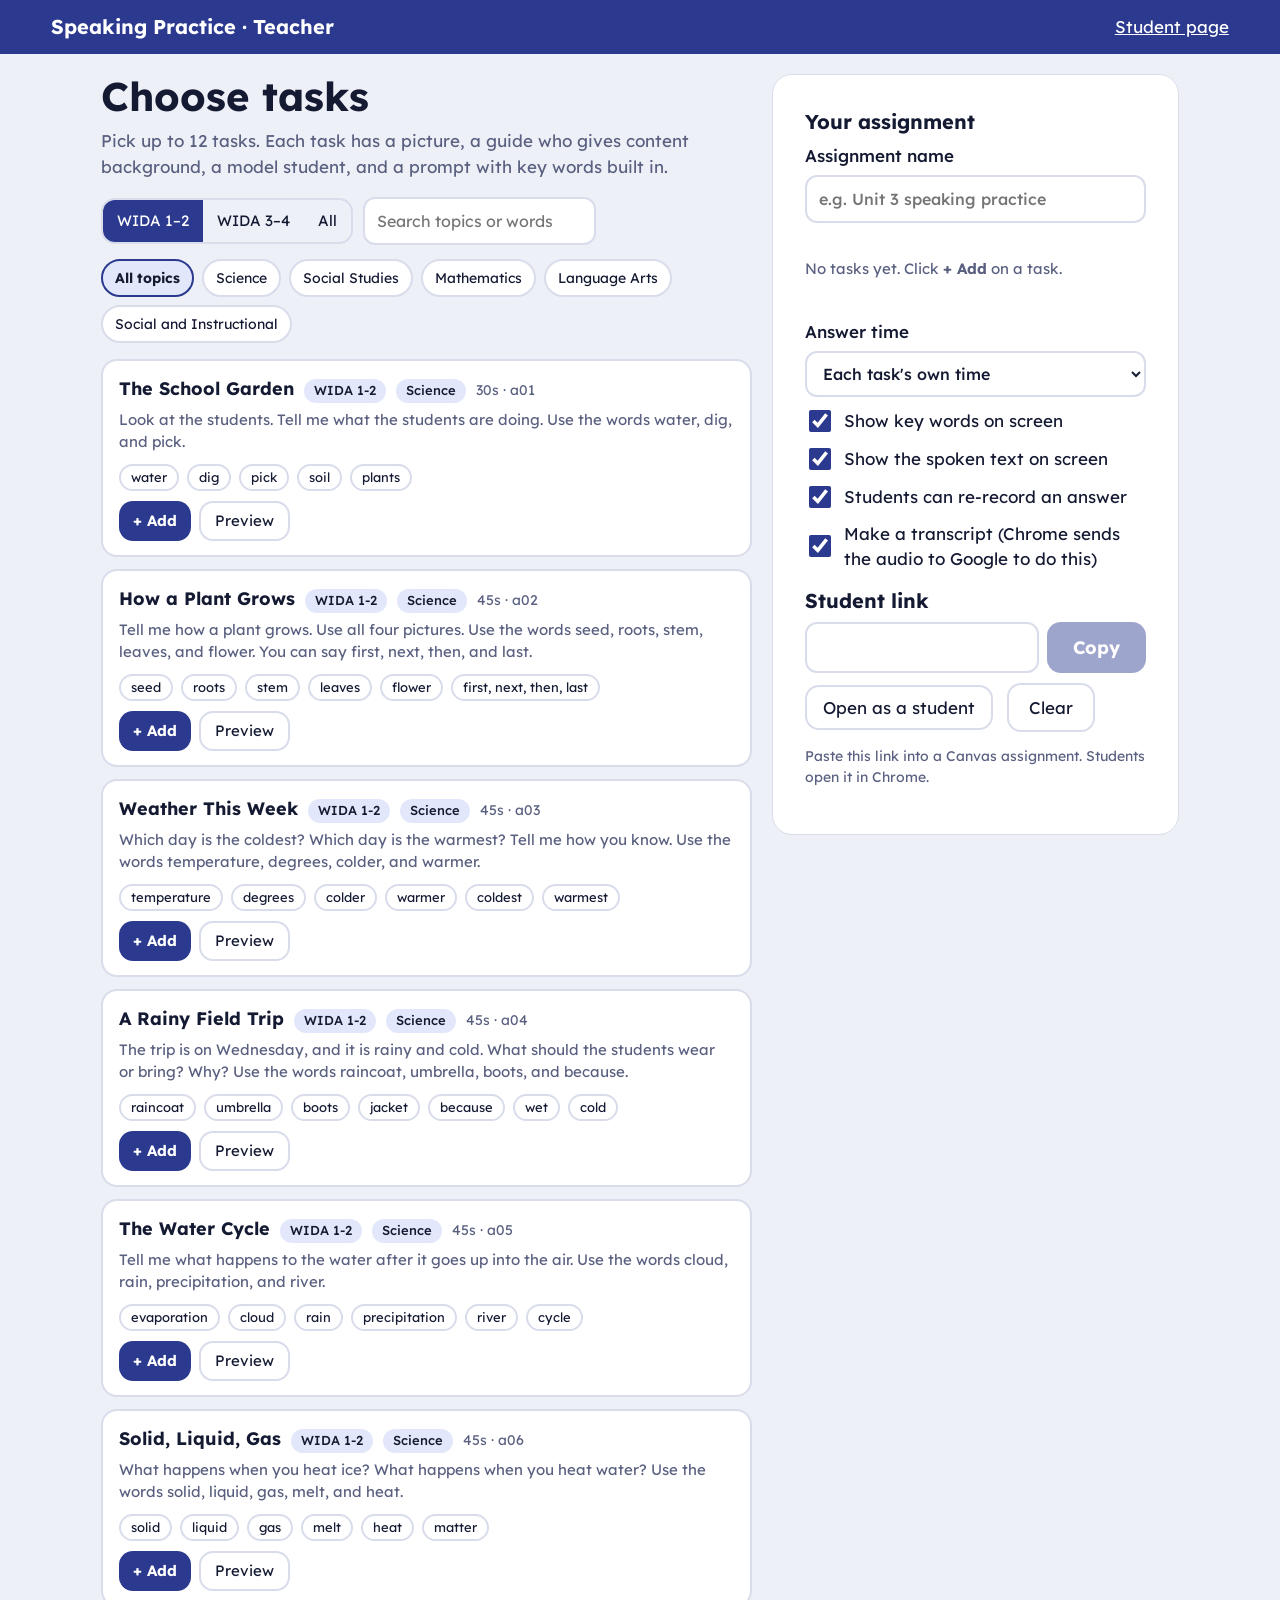
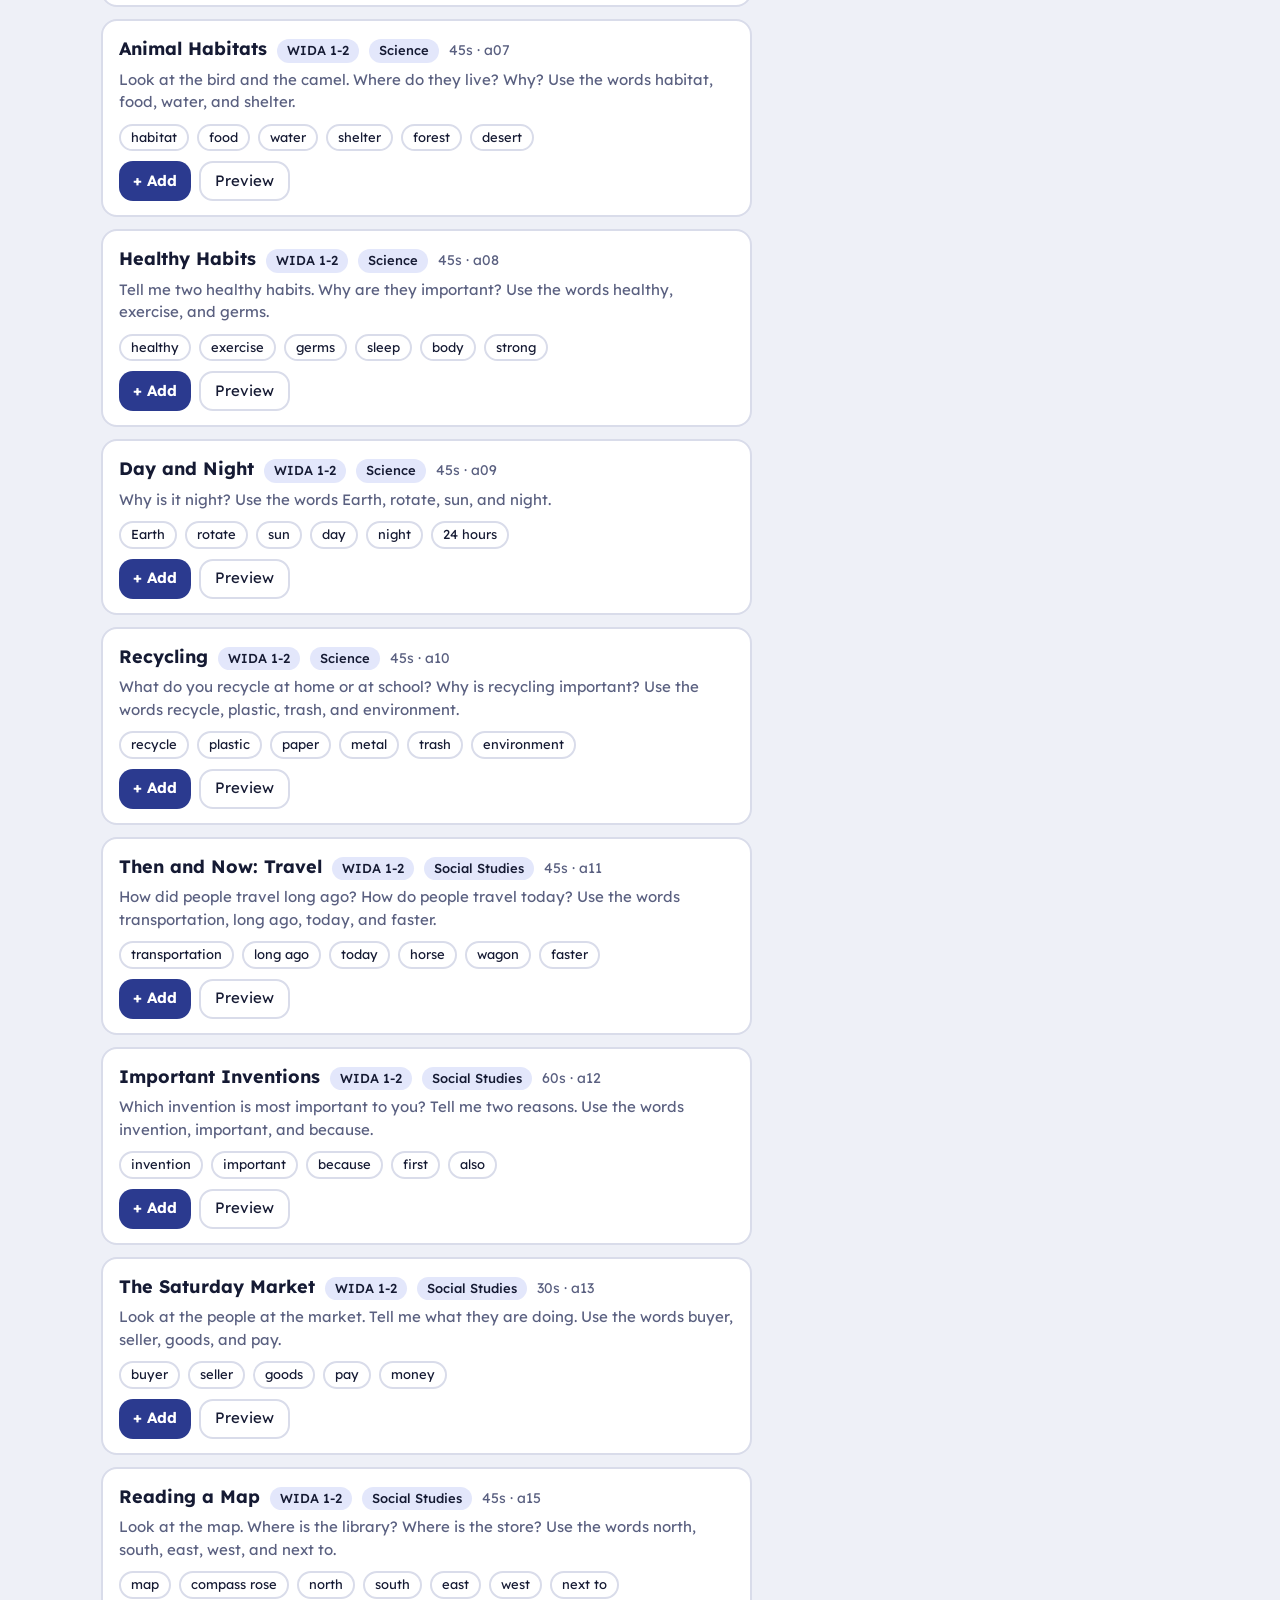
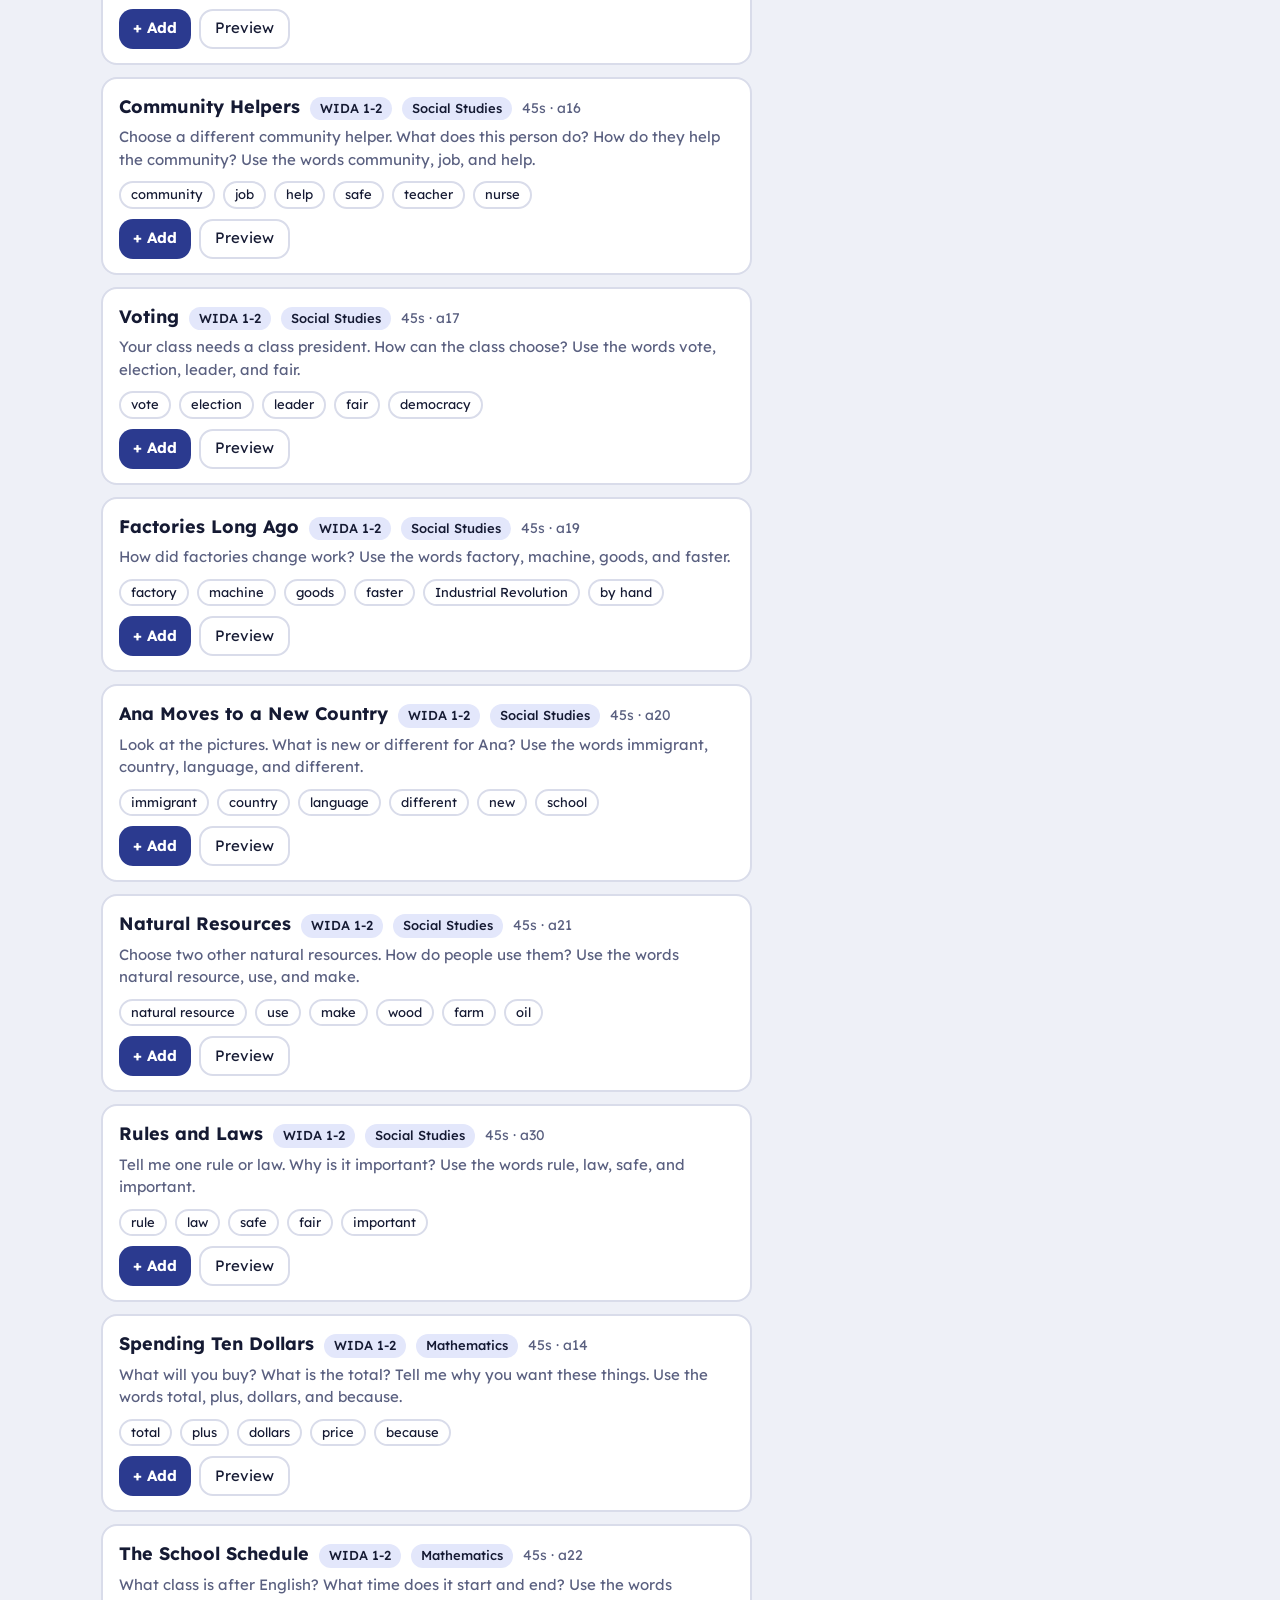
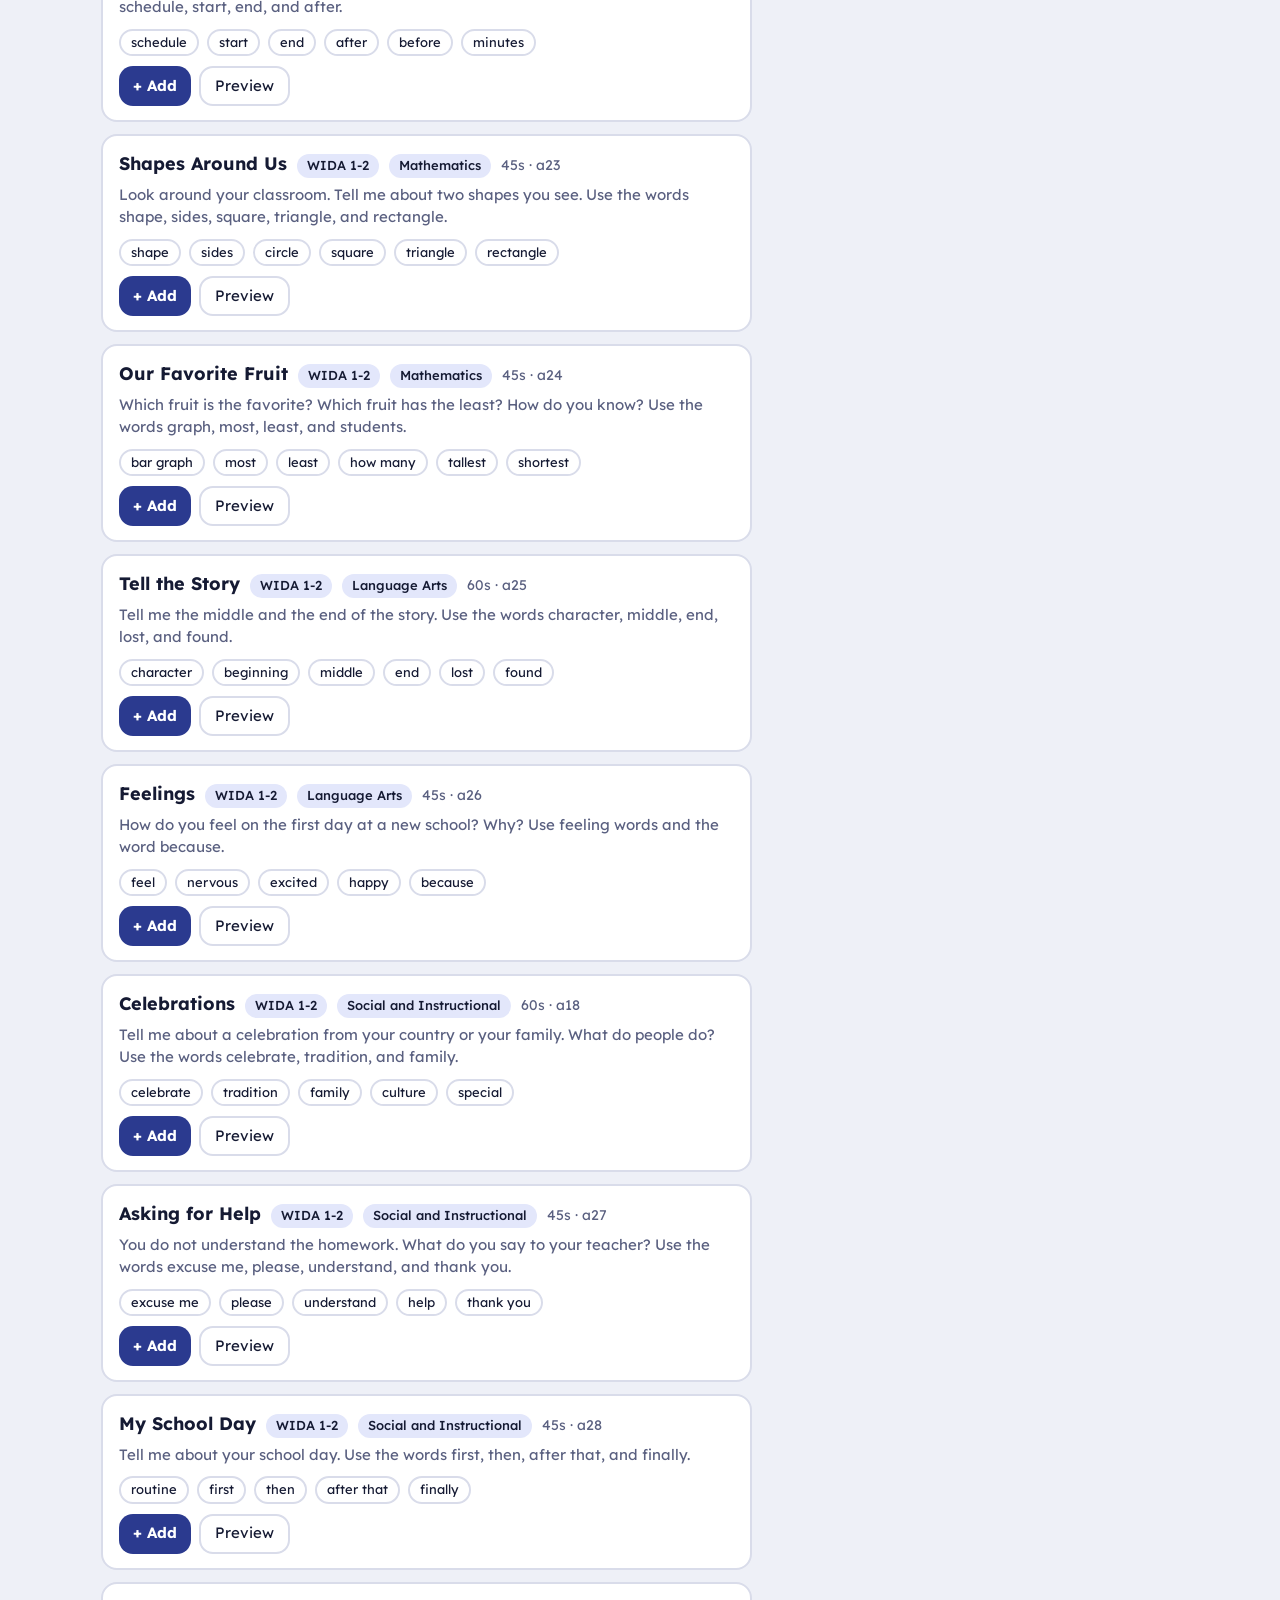
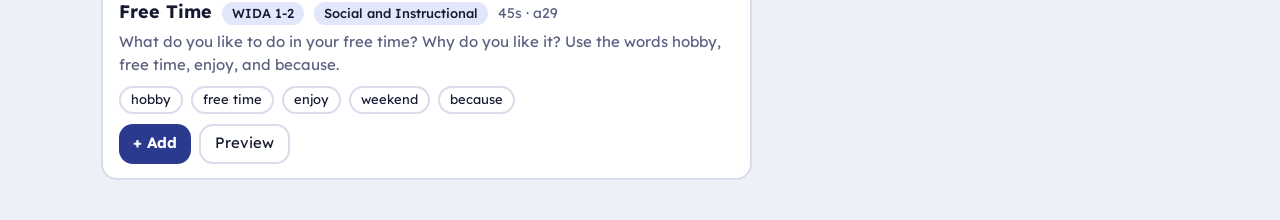
==== teacher.html @ 85036d5d "Add files via upload" ====
<!DOCTYPE html>
<html lang="en">
<head>
<meta charset="utf-8">
<meta name="viewport" content="width=device-width, initial-scale=1">
<title>Speaking Practice · Teacher</title>
<link rel="preconnect" href="https://fonts.googleapis.com">
<link href="https://fonts.googleapis.com/css2?family=Lexend:wght@400;500;700&display=swap" rel="stylesheet">
<link rel="stylesheet" href="app.css">
<style>
.layout{display:grid;grid-template-columns:minmax(0,1.6fr) minmax(0,1fr);gap:20px;align-items:start}
.panel{position:sticky;top:14px;max-height:calc(100vh - 28px);overflow:auto}
.filters{display:flex;flex-wrap:wrap;gap:10px;align-items:center;margin-bottom:14px}
.seg{display:inline-flex;border:2px solid var(--line);border-radius:14px;overflow:hidden}
.seg button{border-radius:0;min-height:42px;background:transparent;color:var(--ink);font-size:15px;padding:8px 14px}
.seg button.on{background:var(--brand);color:#fff}
.chips{display:flex;flex-wrap:wrap;gap:8px}
.chip{min-height:38px;padding:6px 12px;font-size:14px;border:2px solid var(--line);background:var(--paper);color:var(--ink);border-radius:999px}
.chip.on{border-color:var(--brand);background:var(--brand2);font-weight:700}
.list{display:grid;gap:12px}
.tk{background:var(--paper);border:2px solid var(--line);border-radius:16px;padding:14px 16px;display:grid;gap:6px}
.tk.sel{border-color:var(--brand);box-shadow:0 0 0 3px var(--brand2)}
.tkh{display:flex;gap:10px;align-items:baseline;flex-wrap:wrap}
.tkh b{font-size:18px}
.badge{font-size:13px;border-radius:999px;padding:2px 10px;background:var(--brand2);font-weight:500;white-space:nowrap}
.badge.l2{background:light-dark(#fde7d6,#4a2c14)}
.tkp{margin:0;color:var(--soft);font-size:15px}
.tk .words span{font-size:13px;padding:2px 10px}
.tkb{display:flex;gap:8px;flex-wrap:wrap;margin-top:4px}
.tkb button{min-height:40px;font-size:15px;padding:6px 14px}
.add{background:var(--brand);color:#fff;font-weight:700}
.tk.sel .add{background:var(--ok)}
.picked{display:grid;gap:8px;margin:10px 0}
.pk{display:flex;align-items:center;gap:8px;background:var(--brand2);border-radius:12px;padding:6px 8px 6px 12px}
.pk span{flex:1;font-size:15px}
.pk button{min-height:36px;min-width:36px;padding:4px 8px;background:var(--paper);color:var(--ink);font-size:14px}
.set{display:grid;gap:10px;margin:14px 0}
.tog{display:flex;align-items:center;gap:10px;font-weight:400;grid-template-columns:none}
.tog input{flex:none;width:22px;height:22px;accent-color:var(--brand)}
.linkbox{display:flex;gap:8px;flex-wrap:wrap}.linkbox input{flex:1 1 220px;font-size:14px}
.note{font-size:14px;color:var(--soft)}
.modal{position:fixed;inset:0;background:#0008;display:grid;place-items:center;padding:16px;z-index:10}
.modal>.card{width:min(1000px,100%);max-height:calc(100vh - 32px);overflow:auto}
.empty{color:var(--soft);font-size:15px;padding:10px 0}
@media(max-width:900px){.layout{grid-template-columns:minmax(0,1fr)}.panel{position:static;max-height:none}}
</style>
</head>
<body>
<header class="top"><h1>Speaking Practice · Teacher</h1><a href="index.html" style="color:#fff">Student page</a></header>
<main class="wrap">
 <div class="layout">
  <section>
   <h2>Choose tasks</h2>
   <p class="sub">Pick up to 12 tasks. Each task has a picture, a guide who gives content background, a model student, and a prompt with key words built in.</p>
   <div class="filters">
    <div class="seg" id="lv"><button data-v="1-2" class="on">WIDA 1–2</button><button data-v="3-4">WIDA 3–4</button><button data-v="all">All</button></div>
    <input id="q" type="search" placeholder="Search topics or words" aria-label="Search">
   </div>
   <div class="chips" id="areas" style="margin-bottom:16px"></div>
   <div class="list" id="list"></div>
  </section>
  <aside class="card panel">
   <h3>Your assignment</h3>
   <label>Assignment name<input id="nm" maxlength="80" placeholder="e.g. Unit 3 speaking practice"></label>
   <div class="picked" id="picked"></div>
   <div class="set">
    <label>Answer time<select id="tm"><option value="0">Each task's own time</option><option value="30">30 seconds</option><option value="45">45 seconds</option><option value="60">60 seconds</option><option value="90">90 seconds</option><option value="120">2 minutes</option></select></label>
    <label class="tog"><input type="checkbox" id="w" checked> Show key words on screen</label>
    <label class="tog"><input type="checkbox" id="c" checked> Show the spoken text on screen</label>
    <label class="tog"><input type="checkbox" id="r" checked> Students can re-record an answer</label>
    <label class="tog"><input type="checkbox" id="x" checked> Make a transcript (Chrome sends the audio to Google to do this)</label>
   </div>
   <h3>Student link</h3>
   <div class="linkbox"><input id="link" readonly aria-label="Student link"><button class="primary" id="copy">Copy</button></div>
   <div class="dock" style="margin-top:10px"><a class="ghost" id="open" target="_blank" style="display:inline-flex;align-items:center;min-height:44px;padding:8px 16px;border-radius:14px;text-decoration:none;color:var(--ink)">Open as a student</a><button class="ghost" id="clear">Clear</button></div>
   <p class="note" id="lnote"></p>
  </aside>
 </div>
</main>
<div id="modal"></div>
<script src="tasks.js"></script>
<script src="pics.js"></script>
<script>
{
const BANK=window.BANK, BYID=Object.fromEntries(BANK.tasks.map(t=>[t.id,t]));
const AREAS=["Science","Social Studies","Mathematics","Language Arts","Social and Instructional"];
const esc=t=>String(t).replace(/[&<>"]/g,c=>({'&':'&amp;','<':'&lt;','>':'&gt;','"':'&quot;'}[c]));
const $=s=>document.querySelector(s);
const store={get(){try{return JSON.parse(localStorage.getItem('sp-teacher')||'{}')}catch(e){return{}}},set(v){try{localStorage.setItem('sp-teacher',JSON.stringify(v))}catch(e){}}};
const saved=store.get();
let level=saved.level||'1-2', area=null, picked=(saved.picked||[]).filter(id=>BYID[id]);
['nm','tm','w','c','r','x'].forEach(k=>{ if(saved[k]!==undefined){ const el=$('#'+k); if(el.type==='checkbox') el.checked=saved[k]; else el.value=saved[k]; } });

function drawFilters(){
 document.querySelectorAll('#lv button').forEach(b=>b.classList.toggle('on',b.dataset.v===level));
 $('#areas').innerHTML=['All topics',...AREAS].map(a=>`<button class="chip ${((a==='All topics'&&!area)||a===area)?'on':''}" data-a="${esc(a)}">${esc(a)}</button>`).join('');
}
function shortPrompt(t){return t.you.replace(/^Now (it's your turn|you)\. /,'');}
function drawList(){
 const q=$('#q').value.trim().toLowerCase();
 const items=BANK.tasks.filter(t=>(level==='all'||t.level===level)&&(!area||t.area===area)&&(!q||[t.title,t.area,t.you,t.intro,...t.terms].join(' ').toLowerCase().includes(q)));
 $('#list').innerHTML=items.length?items.map(t=>{const sel=picked.includes(t.id);return `<article class="tk ${sel?'sel':''}"><div class="tkh"><b>${esc(t.title)}</b><span class="badge ${t.level==='3-4'?'l2':''}">WIDA ${t.level}</span><span class="badge">${esc(t.area)}</span><span class="note">${t.time}s · ${t.id}</span></div><p class="tkp">${esc(shortPrompt(t))}</p><div class="words">${t.terms.map(w=>`<span>${esc(w)}</span>`).join('')}</div><div class="tkb"><button class="add" data-add="${t.id}">${sel?'✓ Added':'+ Add'}</button><button class="ghost" data-pv="${t.id}">Preview</button></div></article>`}).join(''):'<p class="empty">No tasks match.</p>';
}
function drawPicked(){
 $('#picked').innerHTML=picked.length?picked.map((id,i)=>`<div class="pk"><span><b>${i+1}.</b> ${esc(BYID[id].title)} <span class="note">· WIDA ${BYID[id].level}</span></span><button data-up="${i}" aria-label="Move up" ${i===0?'disabled':''}>↑</button><button data-dn="${i}" aria-label="Move down" ${i===picked.length-1?'disabled':''}>↓</button><button data-rm="${i}" aria-label="Remove">✕</button></div>`).join('')+`<p class="note">${picked.length} of 12 tasks</p>`:'<p class="empty">No tasks yet. Click <b>+ Add</b> on a task.</p>';
 drawLink();
}
function drawLink(){
 const p=new URLSearchParams();
 if(picked.length) p.set('t',picked.join(','));
 const tm=$('#tm').value; if(tm!=='0') p.set('tm',tm);
 for(const k of ['w','c','r','x']) if(!$('#'+k).checked) p.set(k,'0');
 const nm=$('#nm').value.trim(); if(nm) p.set('n',nm);
 const base=location.href.replace(/[?#].*$/,'').replace(/[^/]*$/,'')+'index.html';
 const url=base+'?'+p.toString().replace(/%2C/g,',');
 $('#link').value=picked.length?url:'';
 $('#open').href=picked.length?url:'index.html';
 $('#copy').disabled=!picked.length;
 $('#lnote').innerHTML=location.protocol==='file:'?'This page is open from your computer, so this link only works on this computer. Put the files on GitHub Pages to get a link students can use.':'Paste this link into a Canvas assignment. Students open it in Chrome.';
 store.set({level,picked,nm:$('#nm').value,tm:$('#tm').value,w:$('#w').checked,c:$('#c').checked,r:$('#r').checked,x:$('#x').checked});
}
function toggle(id){ const i=picked.indexOf(id); if(i>=0) picked.splice(i,1); else { if(picked.length>=12){ alertBox('You can choose up to 12 tasks.'); return; } picked.push(id); } drawList(); drawPicked(); }
function alertBox(msg){ $('#lnote').textContent=msg; }

/* preview */
let segTimer=null;
function playSeg(id,holder){
 return new Promise(res=>{
  clearInterval(segTimer); if(holder.a) holder.a.pause();
  const sg=(BANK.seg&&BANK.seg[id])||[id,0,null];
  const a=new Audio('audio/'+sg[0]+'.mp3'); holder.a=a;
  let fin=false; const done=()=>{ if(fin) return; fin=true; clearInterval(segTimer); res(); };
  a.onended=done; a.onerror=done;
  const go=()=>{ try{ if(sg[1]) a.currentTime=sg[1]; }catch(e){}
   a.play().then(()=>{ if(sg[2]!=null){ segTimer=setInterval(()=>{ if(holder.a!==a){ clearInterval(segTimer); return; } if(a.currentTime>=sg[2]){ a.pause(); done(); } },40); } }).catch(done); };
  if(sg[1]){ if(a.readyState>=1) go(); else a.addEventListener('loadedmetadata',go,{once:true}); } else go();
 });
}
const PH={a:null};
let tok=0;
function preview(id){
 const t=BYID[id];
 const lines=[['guide',t.intro,'_i'],['guide',t.ask,'_a'],[t.who,t.model,'_m'],['guide',t.you,'_y']];
 const N={guide:'Guide',maya:'Maya',leo:'Leo'};
 $('#modal').innerHTML=`<div class="modal" id="mbg"><div class="card"><div class="tkh" style="justify-content:space-between"><h2 style="margin:0">${esc(t.title)}</h2><button class="ghost" id="mx">Close</button></div><p class="note">WIDA ${t.level} · ${esc(t.area)} · ${t.time} seconds to answer</p>
 <div class="stage" style="margin-top:12px"><div class="pic">${renderVis(t.vis)}</div><div><div class="talk">${lines.map((l,i)=>`<div class="line past"><div class="av ${l[0]}"><span>${N[l[0]][0]}</span></div><div class="bub"><small>${N[l[0]]} <button class="ghost" style="min-height:30px;padding:0 10px;font-size:13px;margin-left:6px" data-play="${id+l[2]}">▶ Play</button></small>${esc(l[1])}</div></div>`).join('')}</div>
 <div class="keyterms"><h4>Key words</h4><div class="words">${t.terms.map(w=>`<span>${esc(w)}</span>`).join('')}</div></div>
 <div class="dock"><button class="primary" id="pall">▶ Play all</button><button class="${picked.includes(id)?'ghost':'primary'}" id="madd">${picked.includes(id)?'Remove from assignment':'+ Add to assignment'}</button></div></div></div></div></div>`;
 const close=()=>{ tok++; clearInterval(segTimer); if(PH.a) PH.a.pause(); $('#modal').innerHTML=''; };
 $('#mx').onclick=close; $('#mbg').onclick=e=>{ if(e.target.id==='mbg') close(); };
 $('#madd').onclick=()=>{ toggle(id); close(); };
 const play=src=>playSeg(src,PH);
 $('#modal').querySelectorAll('[data-play]').forEach(b=>b.onclick=()=>{tok++;play(b.dataset.play)});
 $('#pall').onclick=async()=>{ const my=++tok; for(const l of lines){ if(my!==tok) return; await play(id+l[2]); } };
 document.addEventListener('keydown',function k(e){ if(e.key==='Escape'){ close(); document.removeEventListener('keydown',k);} });
}

document.addEventListener('click',e=>{
 const b=e.target.closest('button'); if(!b) return;
 if(b.dataset.v){ level=b.dataset.v; drawFilters(); drawList(); drawLink(); }
 else if(b.dataset.a){ area=b.dataset.a==='All topics'?null:b.dataset.a; drawFilters(); drawList(); }
 else if(b.dataset.add) toggle(b.dataset.add);
 else if(b.dataset.pv) preview(b.dataset.pv);
 else if(b.dataset.up){ const i=+b.dataset.up; [picked[i-1],picked[i]]=[picked[i],picked[i-1]]; drawPicked(); }
 else if(b.dataset.dn){ const i=+b.dataset.dn; [picked[i+1],picked[i]]=[picked[i],picked[i+1]]; drawPicked(); }
 else if(b.dataset.rm){ picked.splice(+b.dataset.rm,1); drawList(); drawPicked(); }
});
$('#q').oninput=drawList;
['nm','tm','w','c','r','x'].forEach(k=>$('#'+k).addEventListener('input',drawLink));
$('#copy').onclick=async()=>{ const v=$('#link').value; try{ await navigator.clipboard.writeText(v); $('#copy').textContent='Copied!'; }catch(e){ $('#link').select(); document.execCommand('copy'); $('#copy').textContent='Copied!'; } setTimeout(()=>$('#copy').textContent='Copy',1500); };
$('#clear').onclick=()=>{ picked=[]; drawList(); drawPicked(); };
drawFilters(); drawList(); drawPicked();
}
</script>
</body>
</html>
---- app.css ----
/*
VOICE: calm, friendly, exam-like but encouraging; big type and big buttons for newcomers.
IDEA: a test booth: one picture, one speaker at a time, one big record button.
PICTURE: a drawn scene, card set, chart or table for each task fills the stage.
COLOUR and TYPE: blueberry #2b3a8f frame, paper panels, tomato red only for recording; Lexend throughout.
LAYOUT: top bar with progress; stage = picture + speaker panel; controls below.
*/
:root{color-scheme:light dark;
 --bg:light-dark(#eef0f7,#11152b);--paper:light-dark(#ffffff,#1b2140);--ink:light-dark(#151a33,#eef0fa);
 --soft:light-dark(#5a6080,#a8aed0);--line:light-dark(#d9dcea,#2d3560);--brand:#2b3a8f;--brand2:light-dark(#e3e7fb,#26306a);
 --rec:#e5483b;--ok:#1f8a5b;--maya:#e9822b;--leo:#7b4fc9;--guide:#2b3a8f}
*{box-sizing:border-box;min-width:0}
body{margin:0;background:var(--bg);color:var(--ink);font:17px/1.5 Lexend,system-ui,sans-serif;overflow-x:clip}
button{font:inherit;cursor:pointer;border:0;border-radius:14px;min-height:48px;padding:10px 20px}
button:focus-visible,input:focus-visible,select:focus-visible,a:focus-visible{outline:3px solid #f2b705;outline-offset:2px}
button:disabled{opacity:.45;cursor:not-allowed}
.top{background:var(--brand);color:#fff;padding:12px max(4vw,16px);display:flex;align-items:center;gap:16px;flex-wrap:wrap}
.top h1{font-size:20px;margin:0;font-weight:700;flex:1 1 auto}
.prog{display:flex;gap:6px;align-items:center;flex-wrap:wrap}
.prog i{width:26px;height:8px;border-radius:4px;background:#ffffff40}.prog i.on{background:#fff}.prog i.now{background:#f2b705}
.wrap{max-width:1180px;margin:0 auto;padding:20px max(4vw,16px) 40px}
.card{background:var(--paper);border:1px solid var(--line);border-radius:20px;padding:clamp(18px,3vw,32px)}
h2{font-size:clamp(26px,4vw,40px);line-height:1.1;margin:0 0 10px;text-wrap:balance}
h3{font-size:20px;margin:0 0 6px}
.sub{color:var(--soft);margin:0 0 18px}
.stage{display:grid;grid-template-columns:minmax(0,1.5fr) minmax(0,1fr);gap:18px;align-items:start}
.pic{background:var(--paper);border:1px solid var(--line);border-radius:20px;overflow:hidden}
.pic svg{display:block;width:100%;height:auto}
.pichead{display:flex;justify-content:space-between;gap:10px;padding:12px 16px;border-bottom:1px solid var(--line);font-size:15px;color:var(--soft);flex-wrap:wrap}
.pichead b{color:var(--ink)}
.talk{display:flex;flex-direction:column;gap:12px}
.line{display:flex;gap:12px;align-items:flex-start;opacity:.5;transition:opacity .2s}
.line.live,.line.past{opacity:1}
.av{flex:none;width:48px;height:48px;border-radius:50%;display:grid;place-items:center;color:#fff;font-weight:700;font-size:18px;position:relative}
.line.live .av::after{content:"";position:absolute;inset:-6px;border-radius:50%;border:3px solid currentColor;animation:pulse 1.2s infinite}
.av.guide{background:var(--guide);color:var(--guide)}.av.maya{background:var(--maya);color:var(--maya)}.av.leo{background:var(--leo);color:var(--leo)}
.av span{color:#fff}
.bub{background:var(--brand2);border-radius:4px 16px 16px 16px;padding:10px 14px;font-size:17px}
.bub small{display:block;font-size:13px;color:var(--soft);font-weight:500}
.nocap .bub .tx{filter:blur(6px)}
.dock{margin-top:18px;display:flex;align-items:center;gap:14px;flex-wrap:wrap}
.primary{background:var(--brand);color:#fff;font-weight:700;font-size:18px;padding:12px 26px}
.ghost{background:transparent;color:var(--ink);border:2px solid var(--line)}
.recbtn{background:var(--rec);color:#fff;font-weight:700;font-size:20px;padding:14px 28px;display:flex;align-items:center;gap:12px}
.recbtn::before{content:"";width:18px;height:18px;border-radius:50%;background:#fff}
.timer{display:flex;align-items:center;gap:14px;font-weight:700}
.ring{width:64px;height:64px}.ring circle{fill:none;stroke-width:7}
.meter{width:140px;height:12px;border-radius:6px;background:var(--line);overflow:hidden}.meter b{display:block;height:100%;width:0;background:var(--ok);transition:width .08s}
.meter.wide{width:200px;height:14px;margin-top:4px}
.recdot{width:14px;height:14px;border-radius:50%;background:var(--rec);animation:blink 1s infinite}
.words{display:flex;flex-wrap:wrap;gap:8px;margin-top:4px}.words span{background:var(--paper);border:2px solid var(--line);border-radius:999px;padding:4px 12px;font-size:15px}
.keyterms{margin-top:14px;padding-top:12px;border-top:1px solid var(--line)}.keyterms h4{margin:0 0 6px;font-size:14px;color:var(--soft);font-weight:500}
.keyterms .words span{border-color:var(--brand);font-weight:500}
.tools{display:flex;gap:10px;flex-wrap:wrap;margin-top:12px}
.tools button{min-height:44px;font-size:15px;padding:8px 14px}
.msg{padding:12px 16px;border-radius:12px;background:light-dark(#fdecea,#4a1d1a);margin-top:14px}
.good{background:light-dark(#e3f5ec,#123b2a)}
.form{display:grid;gap:14px;max-width:520px}
label{font-weight:500;display:grid;gap:6px}
input,select{font:inherit;font-size:16px;padding:10px 12px;border-radius:12px;border:2px solid var(--line);background:var(--paper);color:var(--ink);max-width:100%}
table{border-collapse:collapse;width:100%}td,th{border-bottom:1px solid var(--line);padding:8px;text-align:left;vertical-align:top}
.micbox{margin-top:16px;padding-top:14px;border-top:1px solid var(--line);display:grid;gap:8px}
.steps{margin:0;padding-left:1.4em;display:grid;gap:4px;font-size:16px}
.trs{display:grid;gap:10px}.tr{border:1px solid var(--line);border-radius:14px;padding:12px 16px}.trh{display:flex;justify-content:space-between;gap:10px}.trh span{color:var(--soft);font-size:14px}
.trq{margin:4px 0;color:var(--soft);font-size:15px}.tra{margin:6px 0 0;padding:8px 12px;border-radius:10px;background:var(--brand2)}
/* generated visuals */
.vis{padding:18px;background:light-dark(#f4f7ff,#161b38)}
.cards{display:grid;grid-template-columns:repeat(auto-fit,minmax(120px,1fr));gap:14px;min-height:260px;align-content:center}
.vc{background:var(--paper);border:2px solid var(--line);border-radius:16px;padding:16px 10px;text-align:center;display:grid;gap:8px;align-content:center;position:relative}
.ve{font-size:52px;line-height:1.1}
.vt{font-size:16px;font-weight:500;line-height:1.3}
.cards.seq .vc:not(:last-child)::after{content:"→";position:absolute;right:-15px;top:50%;transform:translateY(-50%);font-size:22px;font-weight:700;color:var(--brand);background:var(--paper);border-radius:50%;width:24px;height:24px;line-height:22px;z-index:1}
.bars .bt{font-weight:700;margin-bottom:8px}
.bw{display:flex;align-items:flex-end;gap:12px;padding-top:16px}
.bc{flex:1;display:flex;flex-direction:column;align-items:center;gap:6px}
.bh{height:190px;width:100%;display:flex;align-items:flex-end;justify-content:center}
.bb{width:min(64px,80%);flex:none;background:var(--brand);border-radius:8px 8px 0 0}
.bv{font-weight:700;font-size:17px;white-space:nowrap}
.bl{font-size:14px;text-align:center;min-height:2.6em;line-height:1.3}
.vtab table{background:var(--paper);border-radius:12px;overflow:hidden;font-size:17px}.vtab th{background:var(--brand2)}.vtab thead th{background:var(--brand);color:#fff}
@keyframes pulse{0%{transform:scale(.9);opacity:1}100%{transform:scale(1.25);opacity:0}}
@keyframes blink{50%{opacity:.2}}
@media(prefers-reduced-motion:reduce){*{animation:none!important}}
@media(max-width:820px){.stage{grid-template-columns:minmax(0,1fr)}}
@media(max-width:600px){.top h1{font-size:16px}.prog{gap:3px}.prog i{width:12px}.ve{font-size:40px}.vtab table{font-size:14px}}
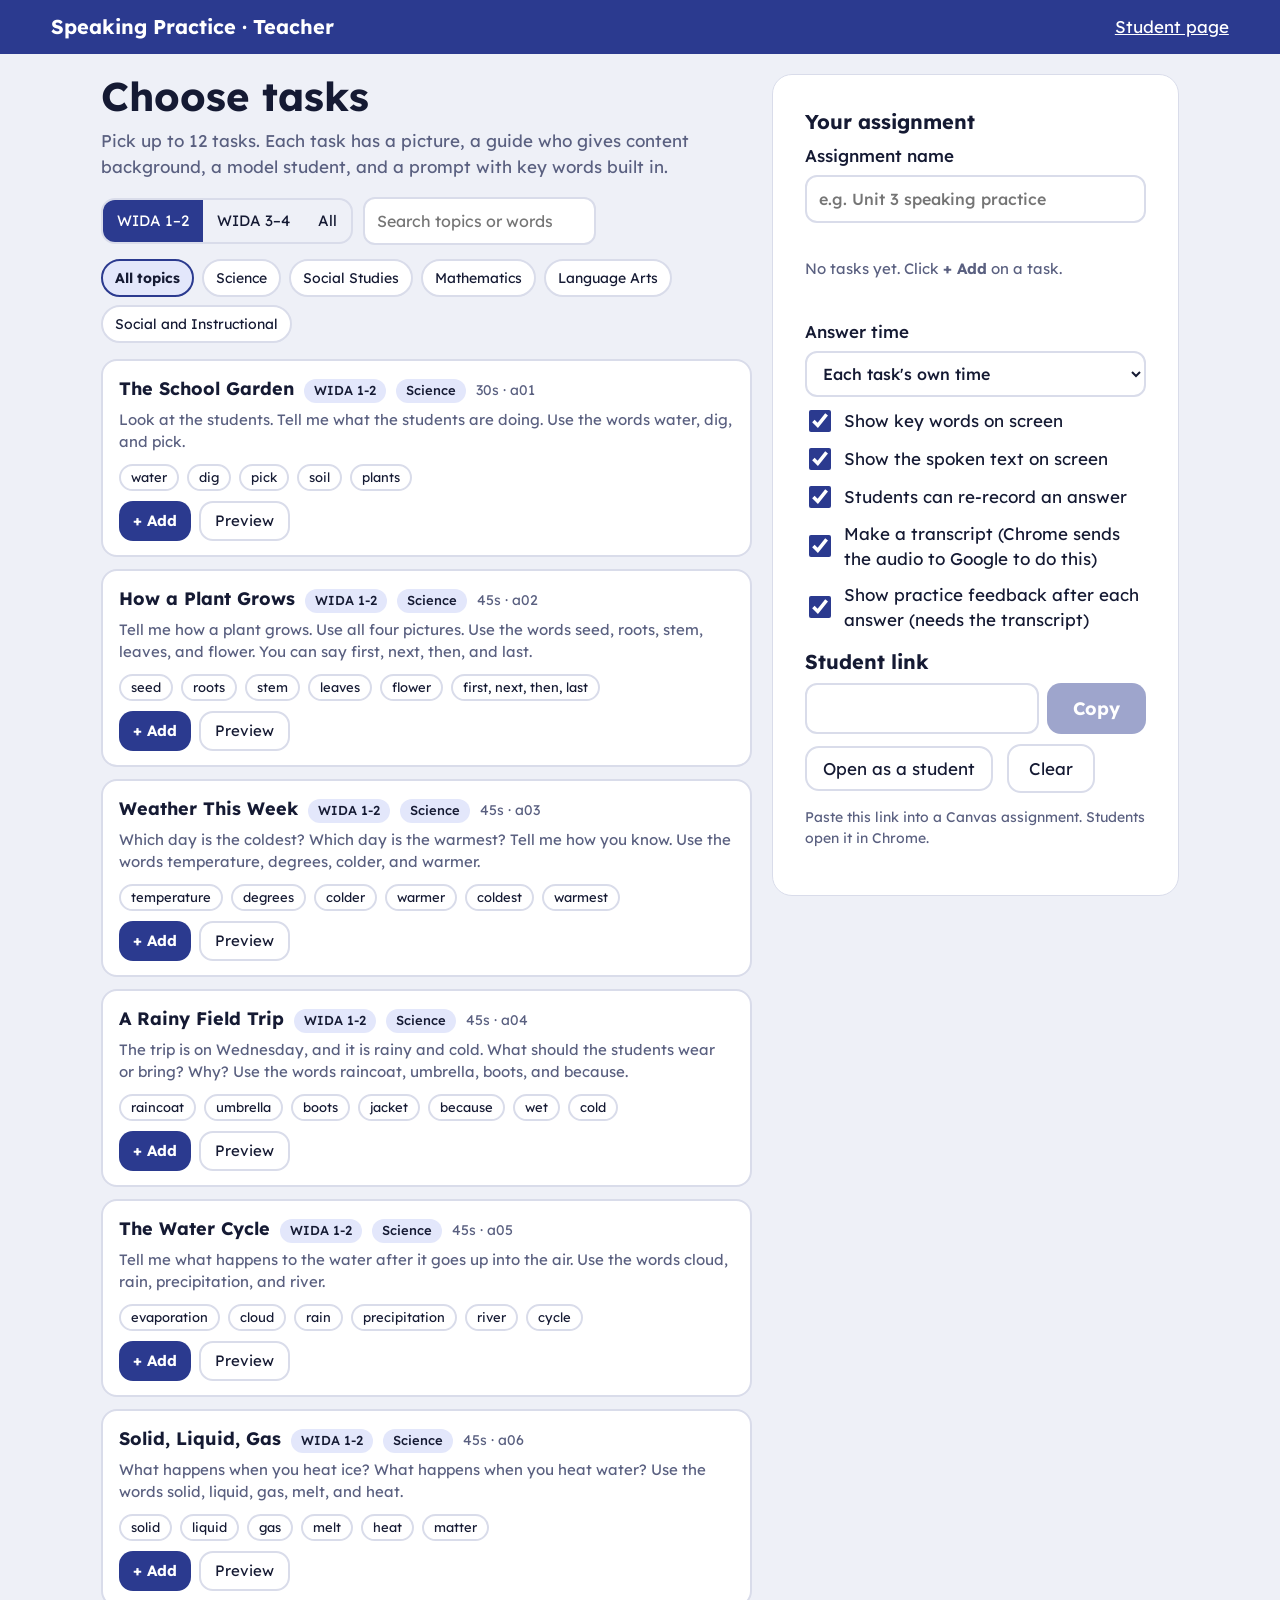
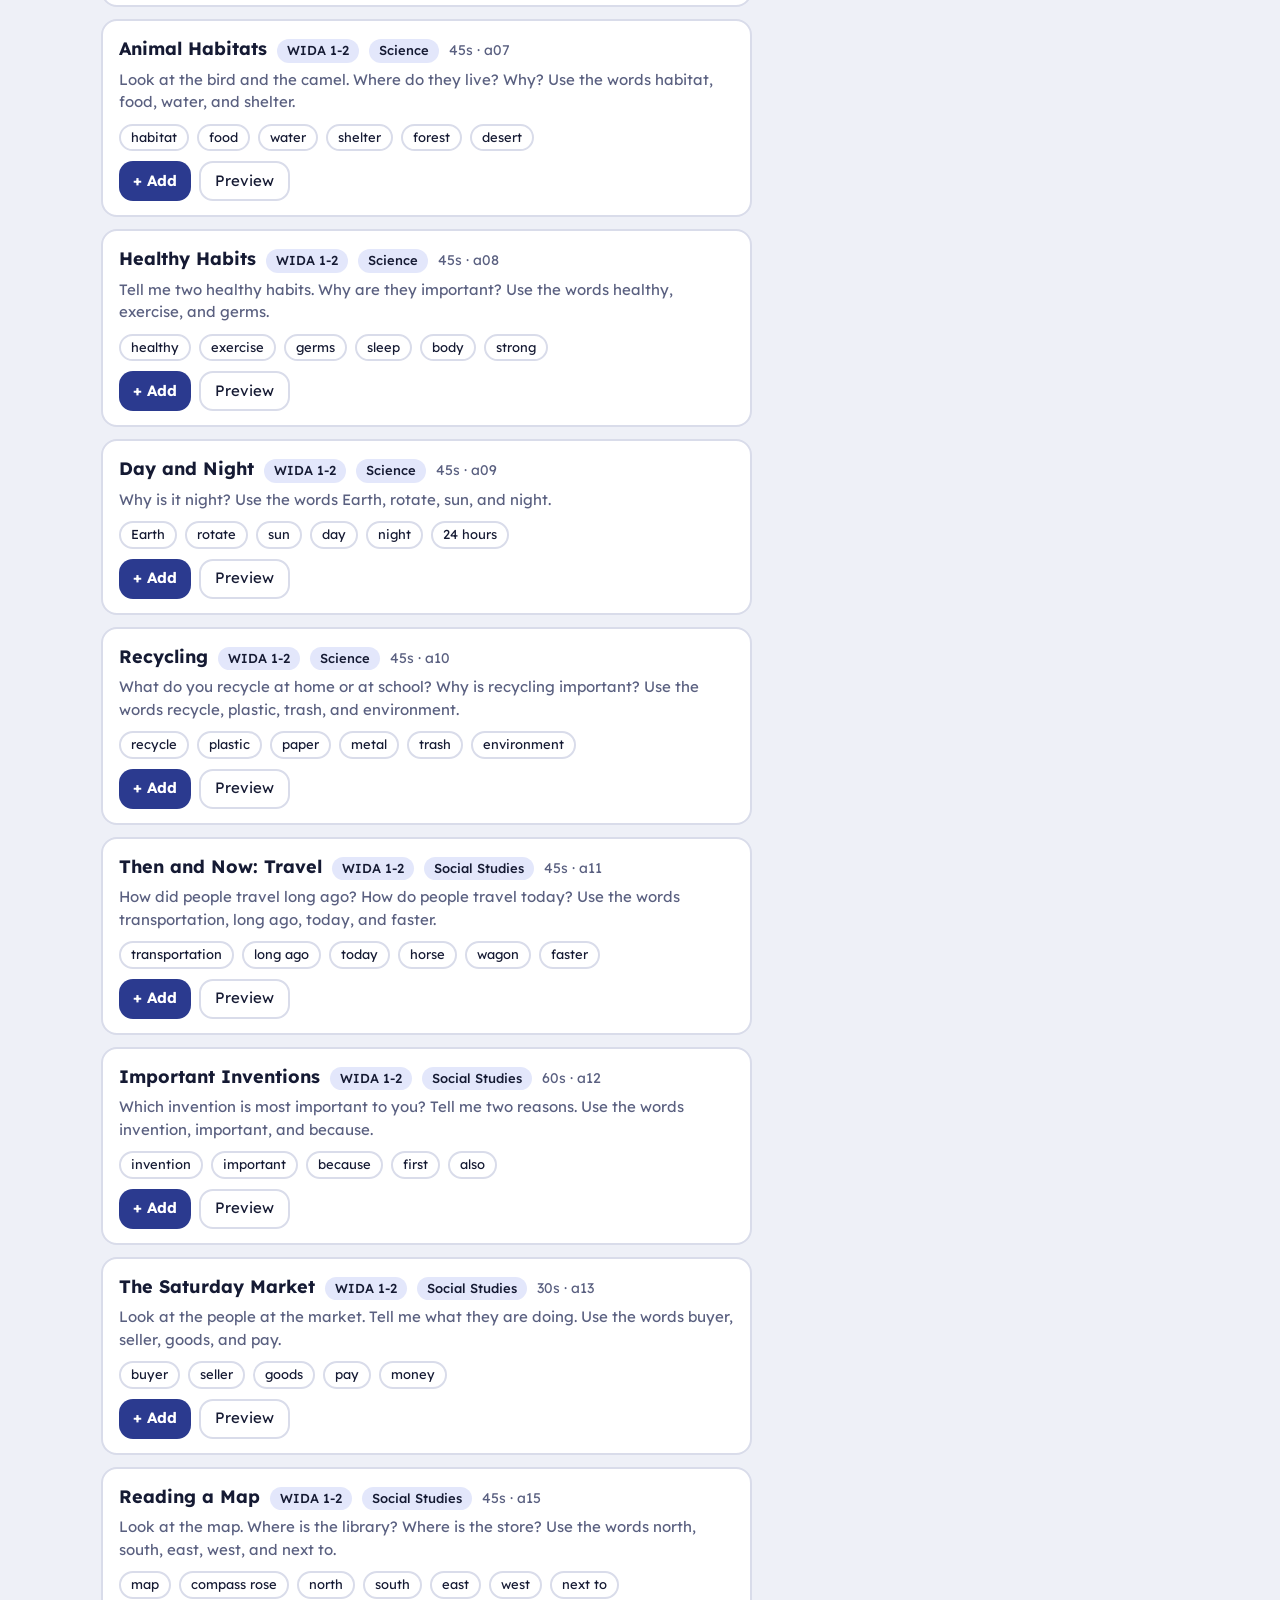
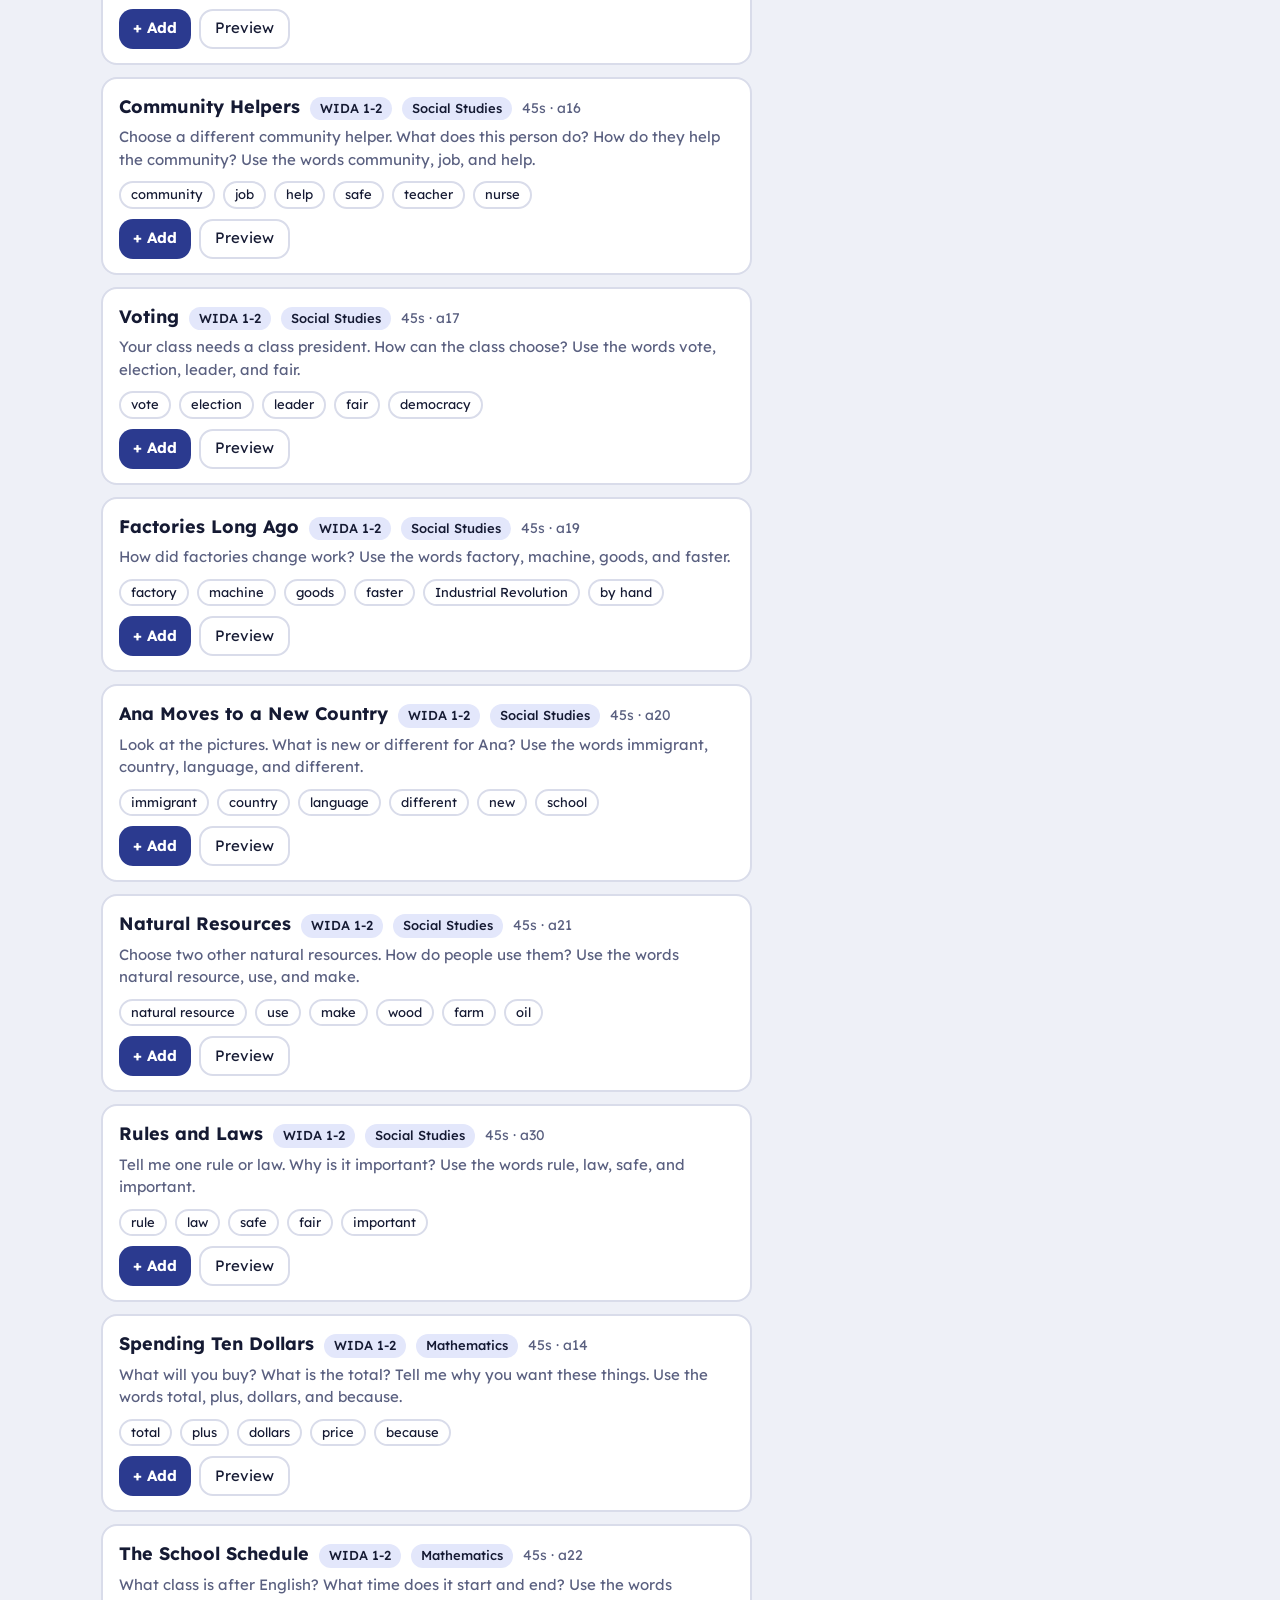
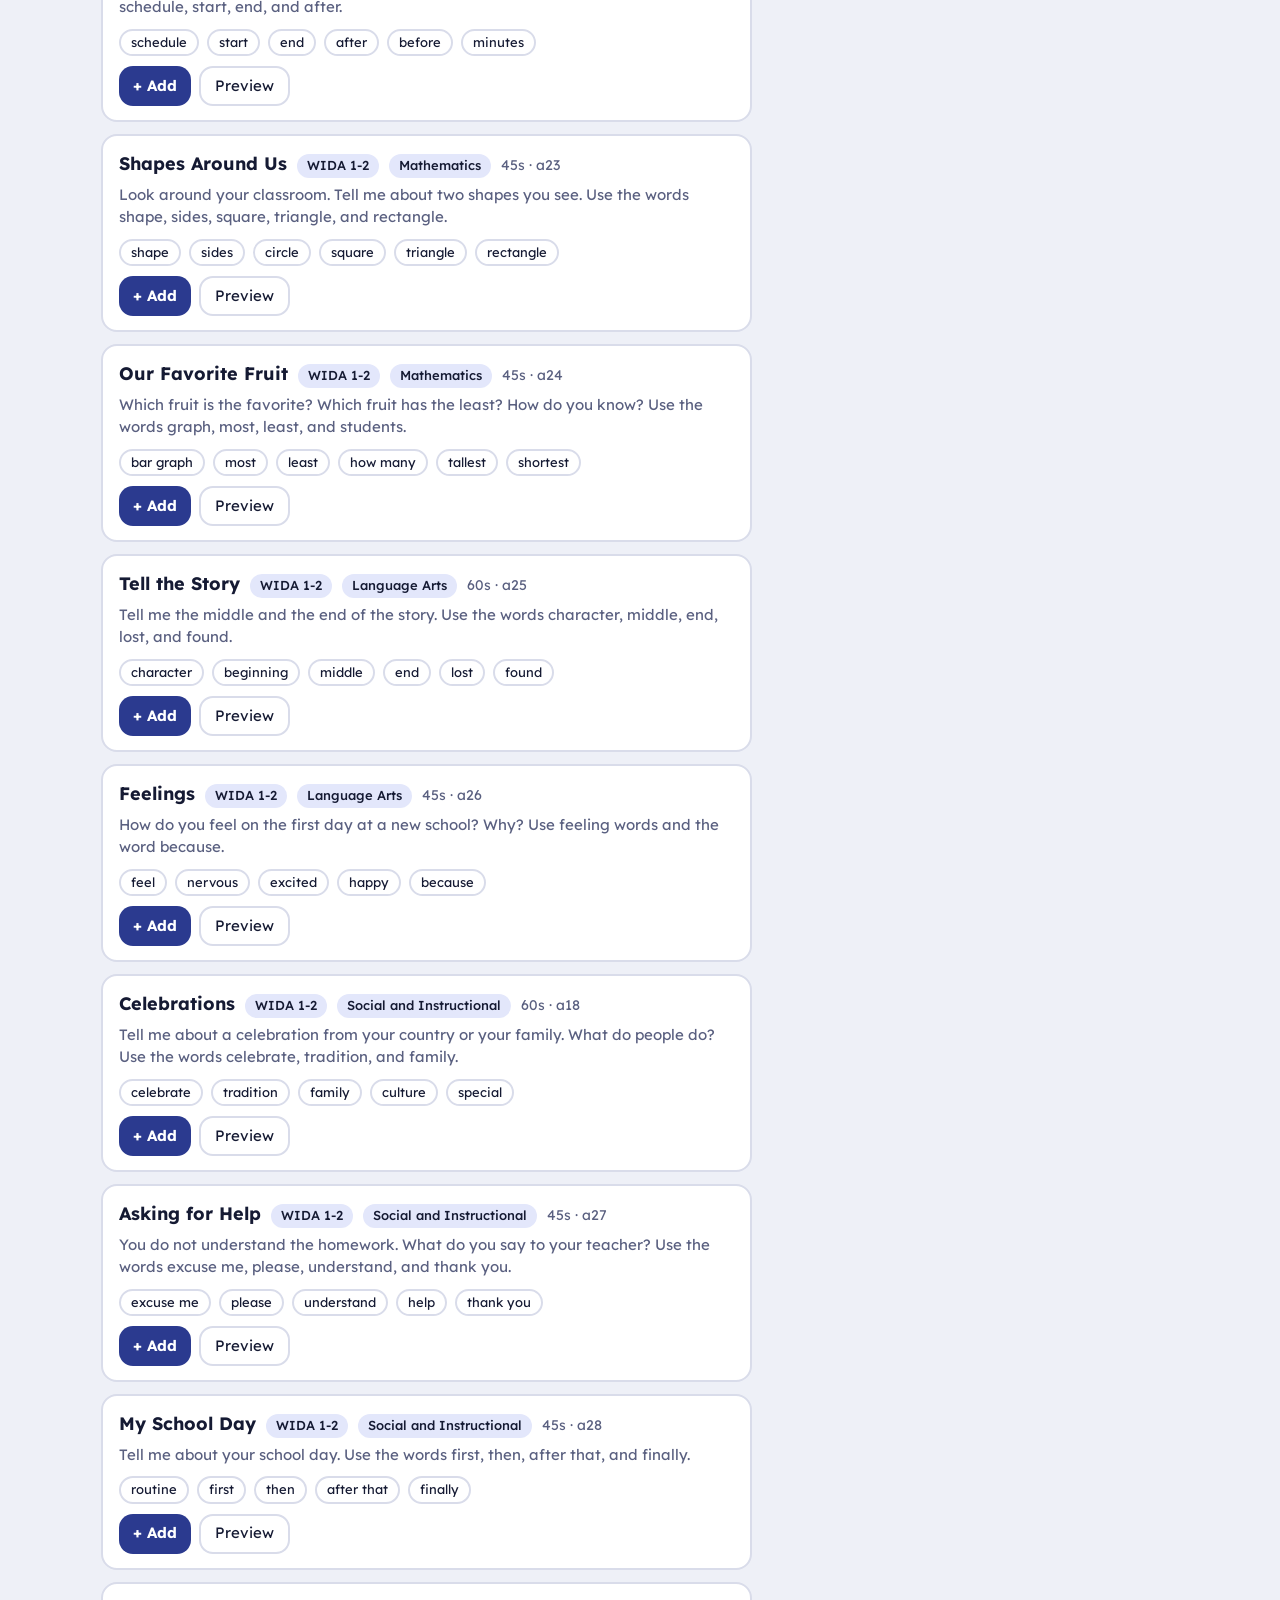
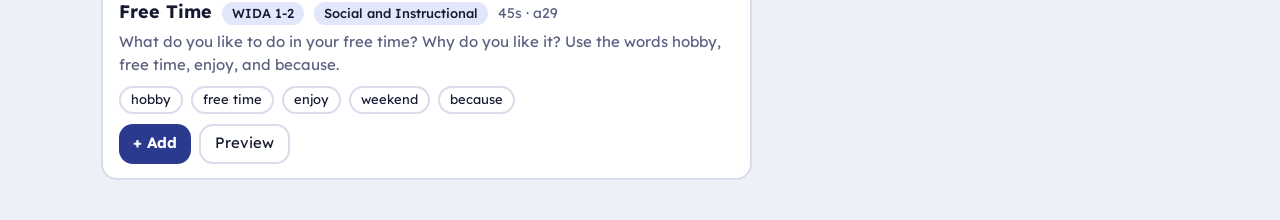
==== commit a16d5a31: "Add files via upload" ====
--- a/teacher.html
+++ b/teacher.html
@@ -69,6 +69,7 @@
     <label class="tog"><input type="checkbox" id="c" checked> Show the spoken text on screen</label>
     <label class="tog"><input type="checkbox" id="r" checked> Students can re-record an answer</label>
     <label class="tog"><input type="checkbox" id="x" checked> Make a transcript (Chrome sends the audio to Google to do this)</label>
+    <label class="tog"><input type="checkbox" id="f" checked> Show practice feedback after each answer (needs the transcript)</label>
    </div>
    <h3>Student link</h3>
    <div class="linkbox"><input id="link" readonly aria-label="Student link"><button class="primary" id="copy">Copy</button></div>
@@ -89,7 +90,7 @@
 const store={get(){try{return JSON.parse(localStorage.getItem('sp-teacher')||'{}')}catch(e){return{}}},set(v){try{localStorage.setItem('sp-teacher',JSON.stringify(v))}catch(e){}}};
 const saved=store.get();
 let level=saved.level||'1-2', area=null, picked=(saved.picked||[]).filter(id=>BYID[id]);
-['nm','tm','w','c','r','x'].forEach(k=>{ if(saved[k]!==undefined){ const el=$('#'+k); if(el.type==='checkbox') el.checked=saved[k]; else el.value=saved[k]; } });
+['nm','tm','w','c','r','x','f'].forEach(k=>{ if(saved[k]!==undefined){ const el=$('#'+k); if(el.type==='checkbox') el.checked=saved[k]; else el.value=saved[k]; } });
 
 function drawFilters(){
  document.querySelectorAll('#lv button').forEach(b=>b.classList.toggle('on',b.dataset.v===level));
@@ -109,7 +110,7 @@
  const p=new URLSearchParams();
  if(picked.length) p.set('t',picked.join(','));
  const tm=$('#tm').value; if(tm!=='0') p.set('tm',tm);
- for(const k of ['w','c','r','x']) if(!$('#'+k).checked) p.set(k,'0');
+ for(const k of ['w','c','r','x','f']) if(!$('#'+k).checked) p.set(k,'0');
  const nm=$('#nm').value.trim(); if(nm) p.set('n',nm);
  const base=location.href.replace(/[?#].*$/,'').replace(/[^/]*$/,'')+'index.html';
  const url=base+'?'+p.toString().replace(/%2C/g,',');
@@ -117,7 +118,7 @@
  $('#open').href=picked.length?url:'index.html';
  $('#copy').disabled=!picked.length;
  $('#lnote').innerHTML=location.protocol==='file:'?'This page is open from your computer, so this link only works on this computer. Put the files on GitHub Pages to get a link students can use.':'Paste this link into a Canvas assignment. Students open it in Chrome.';
- store.set({level,picked,nm:$('#nm').value,tm:$('#tm').value,w:$('#w').checked,c:$('#c').checked,r:$('#r').checked,x:$('#x').checked});
+ store.set({level,picked,nm:$('#nm').value,tm:$('#tm').value,w:$('#w').checked,c:$('#c').checked,r:$('#r').checked,x:$('#x').checked,f:$('#f').checked});
 }
 function toggle(id){ const i=picked.indexOf(id); if(i>=0) picked.splice(i,1); else { if(picked.length>=12){ alertBox('You can choose up to 12 tasks.'); return; } picked.push(id); } drawList(); drawPicked(); }
 function alertBox(msg){ $('#lnote').textContent=msg; }
@@ -166,7 +167,7 @@
  else if(b.dataset.rm){ picked.splice(+b.dataset.rm,1); drawList(); drawPicked(); }
 });
 $('#q').oninput=drawList;
-['nm','tm','w','c','r','x'].forEach(k=>$('#'+k).addEventListener('input',drawLink));
+['nm','tm','w','c','r','x','f'].forEach(k=>$('#'+k).addEventListener('input',drawLink));
 $('#copy').onclick=async()=>{ const v=$('#link').value; try{ await navigator.clipboard.writeText(v); $('#copy').textContent='Copied!'; }catch(e){ $('#link').select(); document.execCommand('copy'); $('#copy').textContent='Copied!'; } setTimeout(()=>$('#copy').textContent='Copy',1500); };
 $('#clear').onclick=()=>{ picked=[]; drawList(); drawPicked(); };
 drawFilters(); drawList(); drawPicked();
--- a/app.css
+++ b/app.css
@@ -78,6 +78,12 @@
 .bv{font-weight:700;font-size:17px;white-space:nowrap}
 .bl{font-size:14px;text-align:center;min-height:2.6em;line-height:1.3}
 .vtab table{background:var(--paper);border-radius:12px;overflow:hidden;font-size:17px}.vtab th{background:var(--brand2)}.vtab thead th{background:var(--brand);color:#fff}
+.fb{flex-basis:100%;border:2px solid var(--line);border-radius:16px;padding:14px 16px;display:grid;gap:10px;background:var(--paper)}
+.fb h4{margin:0;font-size:18px}.fbh{display:flex;align-items:center;gap:12px;flex-wrap:wrap}
+.band{font-weight:700;border-radius:999px;padding:4px 14px;color:#fff}.band.b0,.band.b1{background:#b54a2c}.band.b2{background:#a3740a}.band.b3{background:#1f7a52}.band.b4{background:#2b3a8f}
+.heard{margin:0;padding:8px 12px;border-radius:10px;background:var(--brand2)}.heard small,.fbkw small{display:block;color:var(--soft);font-size:13px}
+.words .kw-yes{border-color:#1f8a5b;background:light-dark(#e3f5ec,#123b2a);font-weight:500}.words .kw-no{opacity:.75}
+.fbl{margin:0;padding-left:1.3em;display:grid;gap:4px}.note{font-size:14px;color:var(--soft)}
 @keyframes pulse{0%{transform:scale(.9);opacity:1}100%{transform:scale(1.25);opacity:0}}
 @keyframes blink{50%{opacity:.2}}
 @media(prefers-reduced-motion:reduce){*{animation:none!important}}
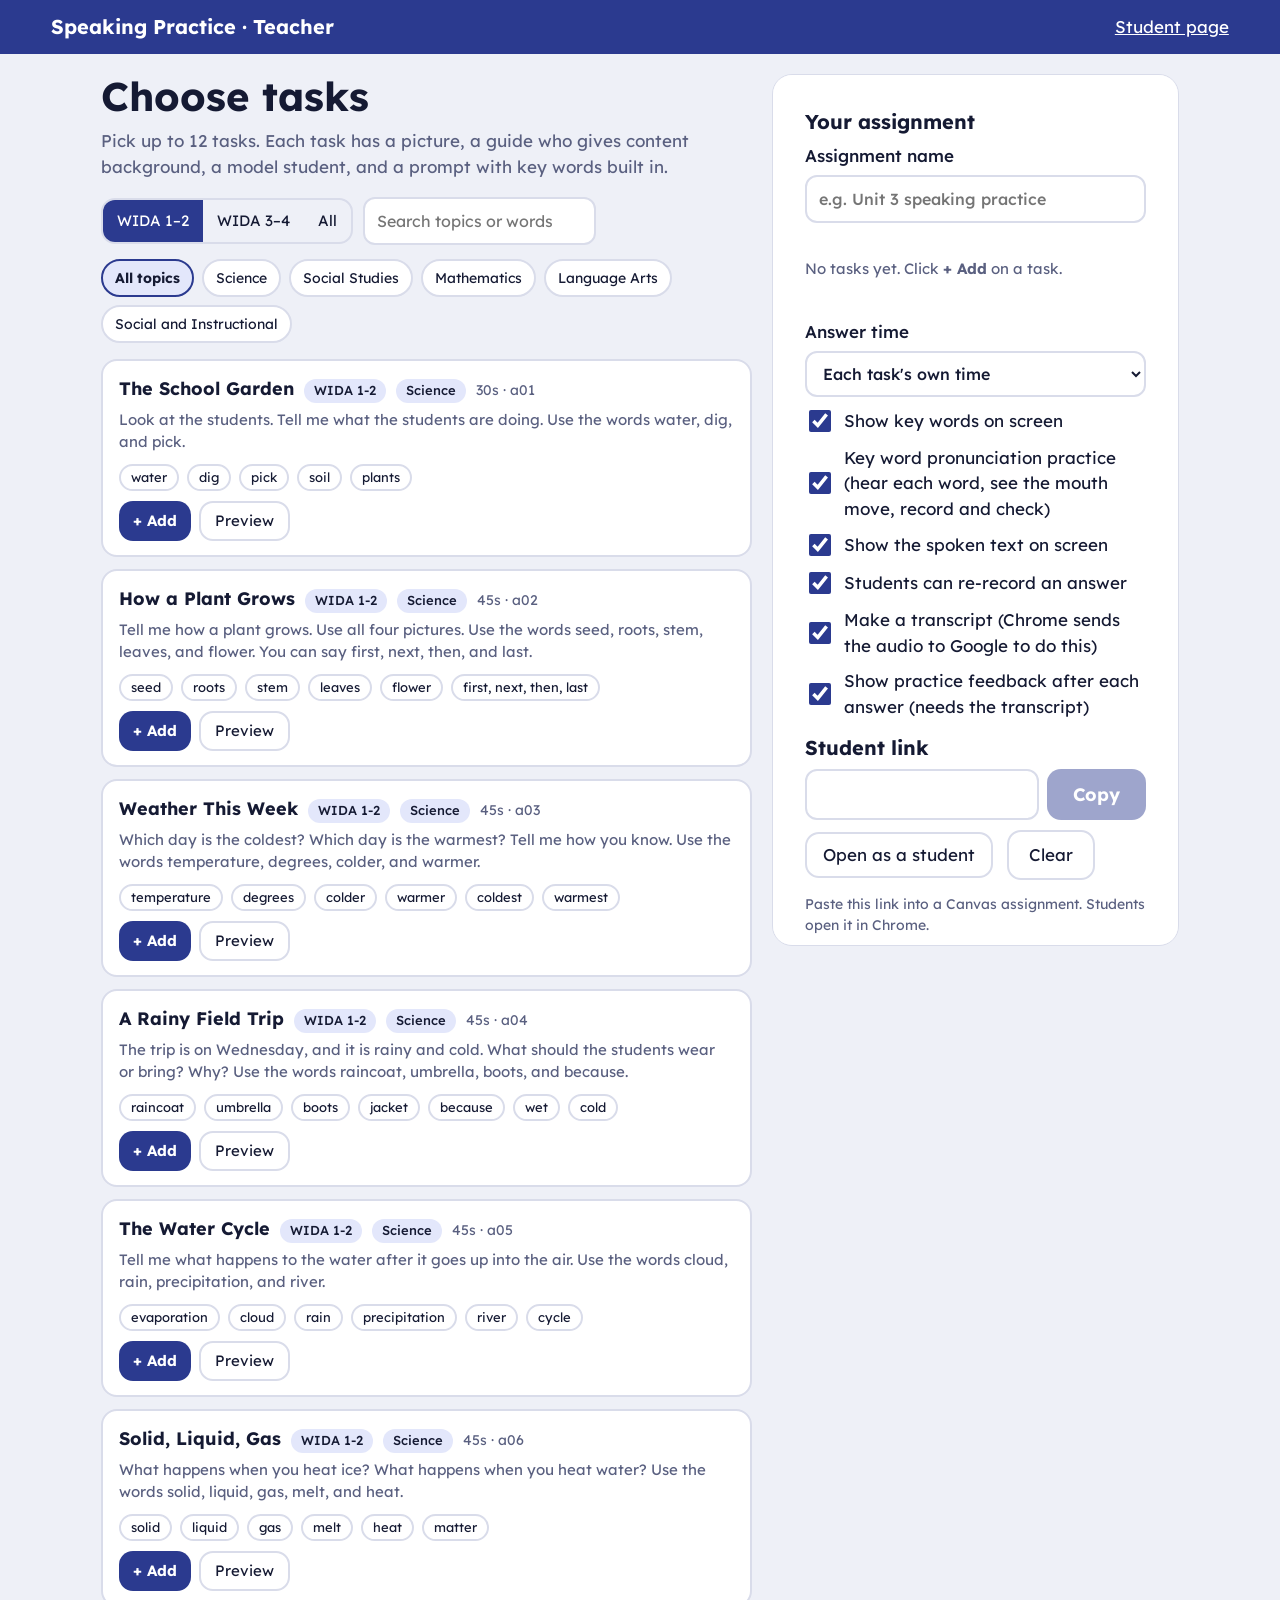
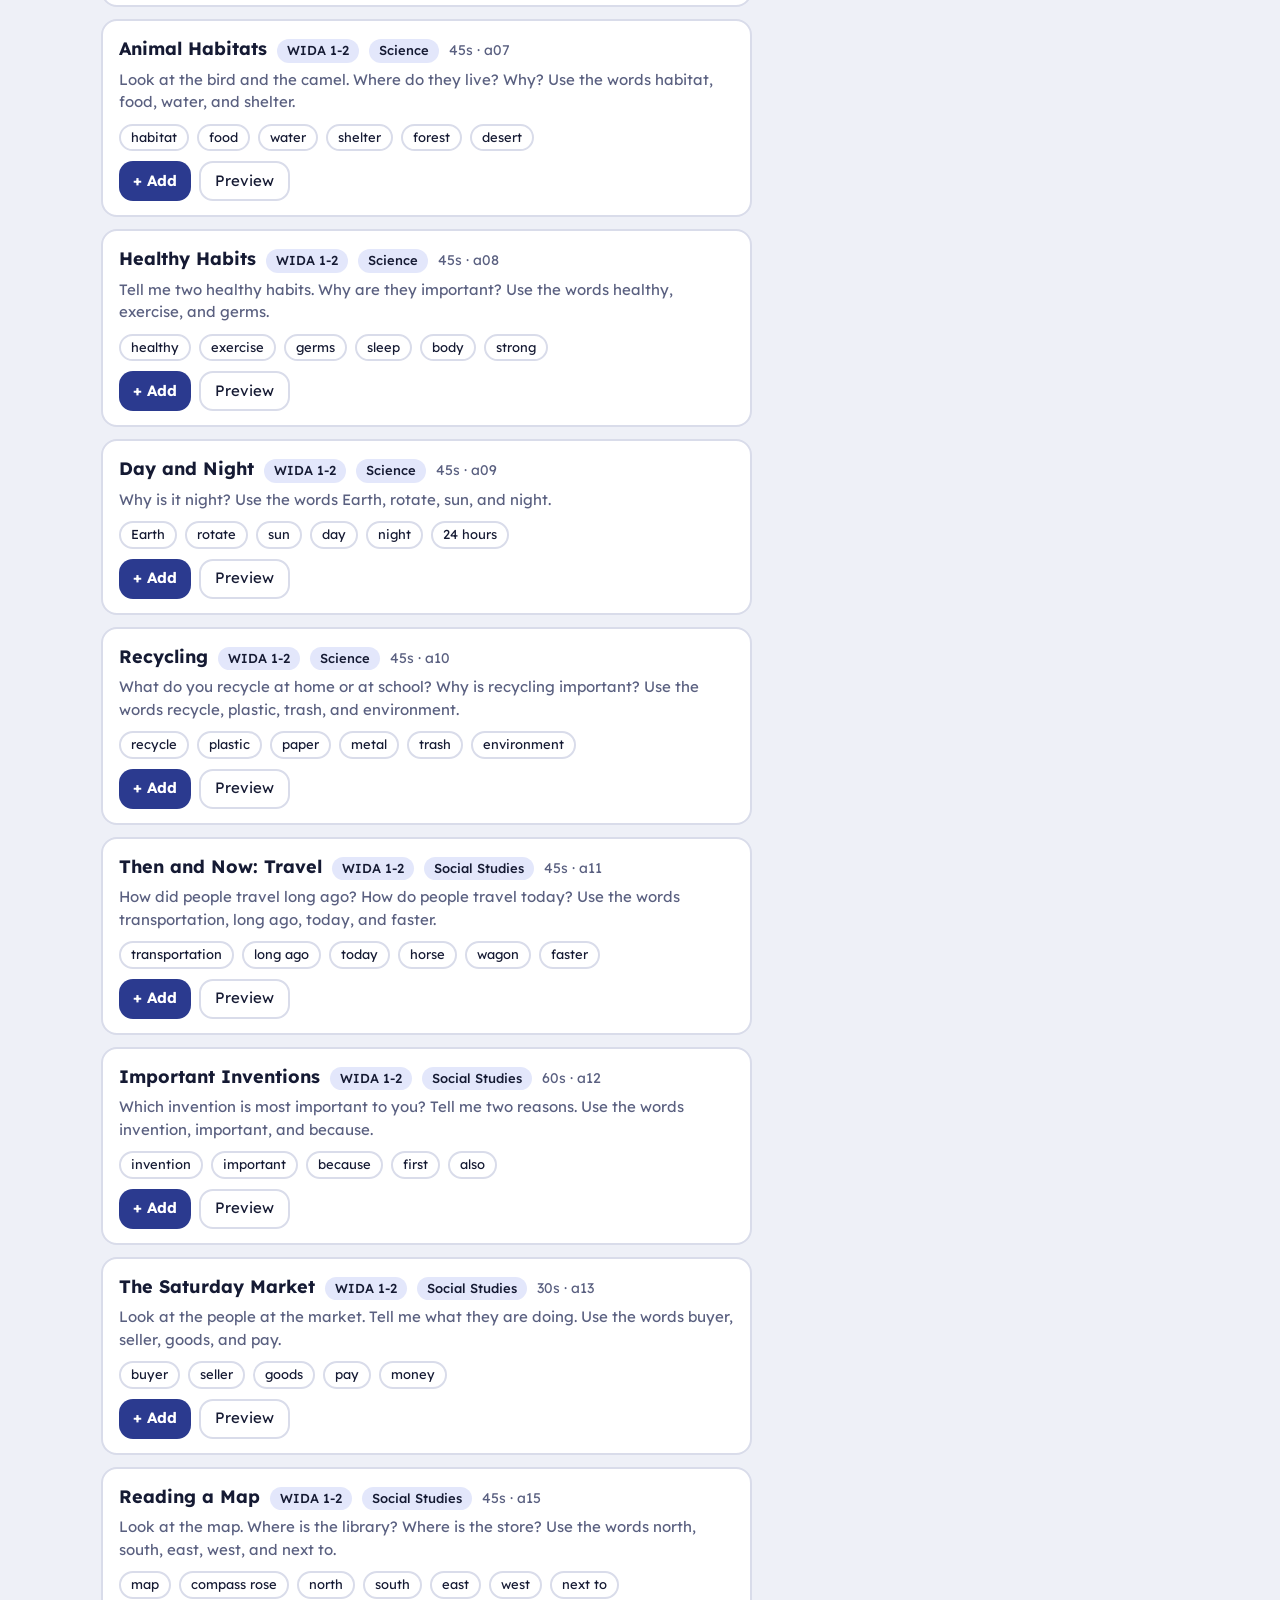
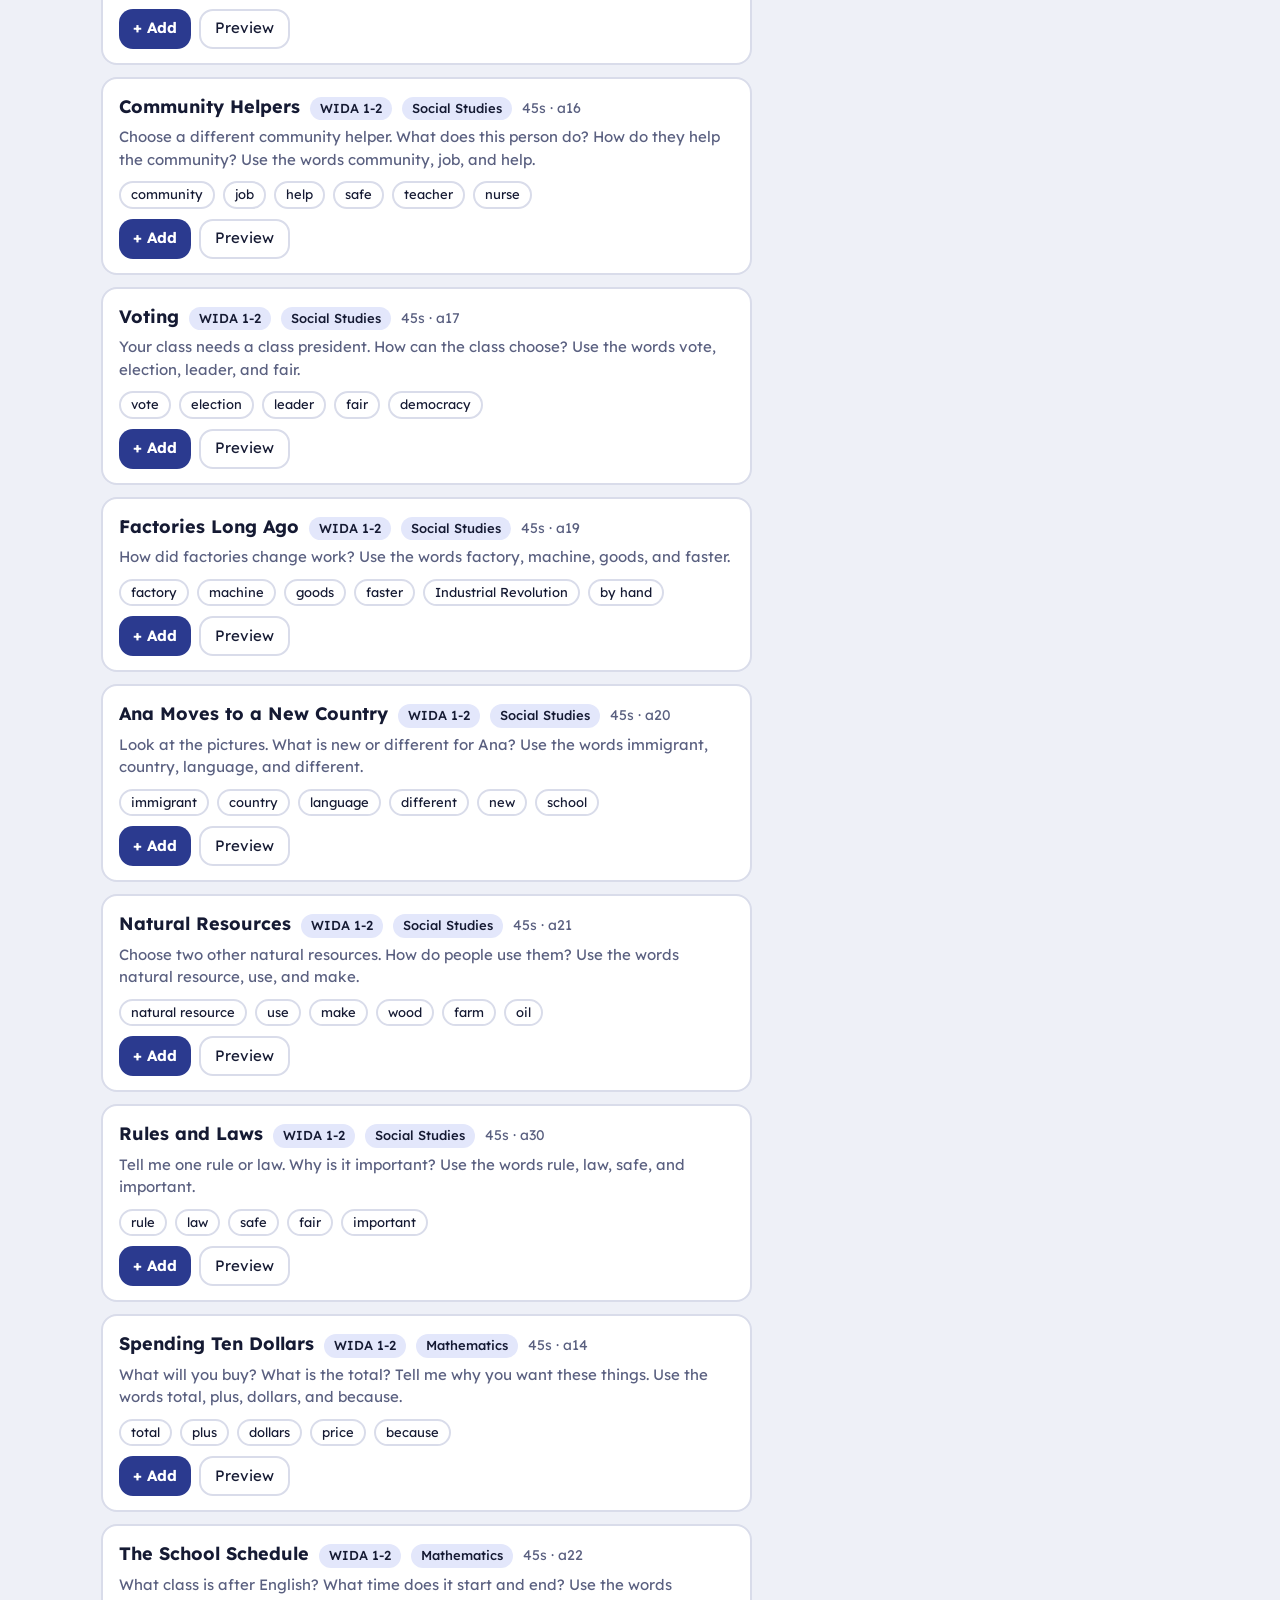
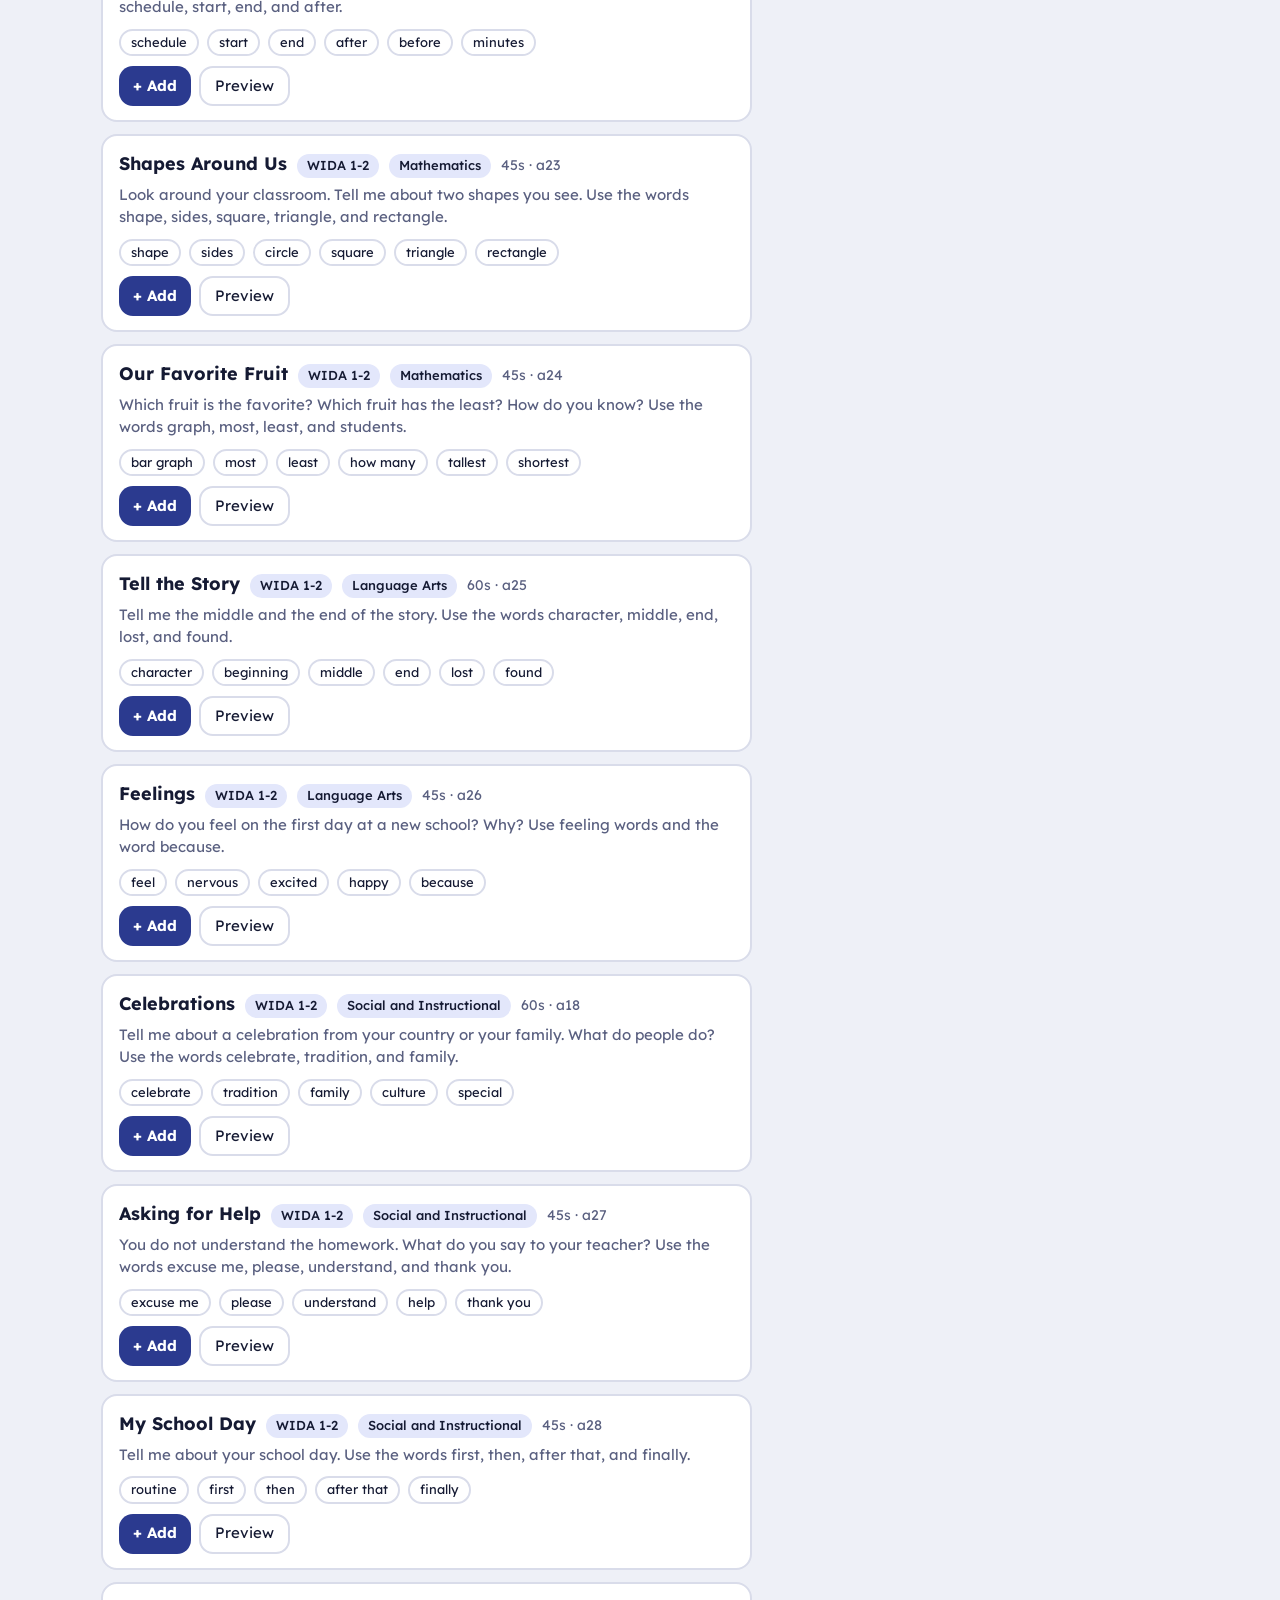
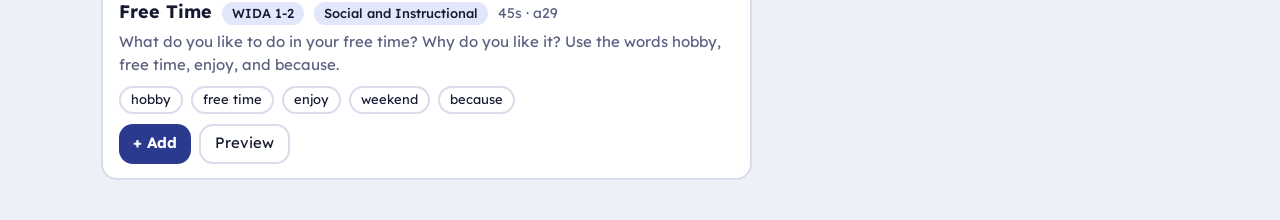
==== commit 67e1b0bd: "Add files via upload" ====
--- a/teacher.html
+++ b/teacher.html
@@ -66,6 +66,7 @@
    <div class="set">
     <label>Answer time<select id="tm"><option value="0">Each task's own time</option><option value="30">30 seconds</option><option value="45">45 seconds</option><option value="60">60 seconds</option><option value="90">90 seconds</option><option value="120">2 minutes</option></select></label>
     <label class="tog"><input type="checkbox" id="w" checked> Show key words on screen</label>
+    <label class="tog"><input type="checkbox" id="p" checked> Key word pronunciation practice (hear each word, see the mouth move, record and check)</label>
     <label class="tog"><input type="checkbox" id="c" checked> Show the spoken text on screen</label>
     <label class="tog"><input type="checkbox" id="r" checked> Students can re-record an answer</label>
     <label class="tog"><input type="checkbox" id="x" checked> Make a transcript (Chrome sends the audio to Google to do this)</label>
@@ -81,6 +82,7 @@
 <div id="modal"></div>
 <script src="tasks.js"></script>
 <script src="pics.js"></script>
+<script src="pron.js"></script>
 <script>
 {
 const BANK=window.BANK, BYID=Object.fromEntries(BANK.tasks.map(t=>[t.id,t]));
@@ -90,7 +92,7 @@
 const store={get(){try{return JSON.parse(localStorage.getItem('sp-teacher')||'{}')}catch(e){return{}}},set(v){try{localStorage.setItem('sp-teacher',JSON.stringify(v))}catch(e){}}};
 const saved=store.get();
 let level=saved.level||'1-2', area=null, picked=(saved.picked||[]).filter(id=>BYID[id]);
-['nm','tm','w','c','r','x','f'].forEach(k=>{ if(saved[k]!==undefined){ const el=$('#'+k); if(el.type==='checkbox') el.checked=saved[k]; else el.value=saved[k]; } });
+['nm','tm','w','p','c','r','x','f'].forEach(k=>{ if(saved[k]!==undefined){ const el=$('#'+k); if(el.type==='checkbox') el.checked=saved[k]; else el.value=saved[k]; } });
 
 function drawFilters(){
  document.querySelectorAll('#lv button').forEach(b=>b.classList.toggle('on',b.dataset.v===level));
@@ -110,7 +112,8 @@
  const p=new URLSearchParams();
  if(picked.length) p.set('t',picked.join(','));
  const tm=$('#tm').value; if(tm!=='0') p.set('tm',tm);
- for(const k of ['w','c','r','x','f']) if(!$('#'+k).checked) p.set(k,'0');
+ for(const k of ['w','p','c','r','x','f']) if(!$('#'+k).checked) p.set(k,'0');
+ $('#p').disabled=!$('#w').checked;
  const nm=$('#nm').value.trim(); if(nm) p.set('n',nm);
  const base=location.href.replace(/[?#].*$/,'').replace(/[^/]*$/,'')+'index.html';
  const url=base+'?'+p.toString().replace(/%2C/g,',');
@@ -118,7 +121,7 @@
  $('#open').href=picked.length?url:'index.html';
  $('#copy').disabled=!picked.length;
  $('#lnote').innerHTML=location.protocol==='file:'?'This page is open from your computer, so this link only works on this computer. Put the files on GitHub Pages to get a link students can use.':'Paste this link into a Canvas assignment. Students open it in Chrome.';
- store.set({level,picked,nm:$('#nm').value,tm:$('#tm').value,w:$('#w').checked,c:$('#c').checked,r:$('#r').checked,x:$('#x').checked,f:$('#f').checked});
+ store.set({level,picked,nm:$('#nm').value,tm:$('#tm').value,w:$('#w').checked,c:$('#c').checked,r:$('#r').checked,x:$('#x').checked,f:$('#f').checked,p:$('#p').checked});
 }
 function toggle(id){ const i=picked.indexOf(id); if(i>=0) picked.splice(i,1); else { if(picked.length>=12){ alertBox('You can choose up to 12 tasks.'); return; } picked.push(id); } drawList(); drawPicked(); }
 function alertBox(msg){ $('#lnote').textContent=msg; }
@@ -145,9 +148,10 @@
  const N={guide:'Guide',maya:'Maya',leo:'Leo'};
  $('#modal').innerHTML=`<div class="modal" id="mbg"><div class="card"><div class="tkh" style="justify-content:space-between"><h2 style="margin:0">${esc(t.title)}</h2><button class="ghost" id="mx">Close</button></div><p class="note">WIDA ${t.level} · ${esc(t.area)} · ${t.time} seconds to answer</p>
  <div class="stage" style="margin-top:12px"><div class="pic">${renderVis(t.vis)}</div><div><div class="talk">${lines.map((l,i)=>`<div class="line past"><div class="av ${l[0]}"><span>${N[l[0]][0]}</span></div><div class="bub"><small>${N[l[0]]} <button class="ghost" style="min-height:30px;padding:0 10px;font-size:13px;margin-left:6px" data-play="${id+l[2]}">▶ Play</button></small>${esc(l[1])}</div></div>`).join('')}</div>
- <div class="keyterms"><h4>Key words</h4><div class="words">${t.terms.map(w=>`<span>${esc(w)}</span>`).join('')}</div></div>
+ <div class="keyterms"><h4>Key words · click to hear</h4><div class="words">${t.terms.map(w=>Pron.itemsFor([w]).length?`<button class="kwb" data-kw="${esc(w)}">🔊 ${esc(w)}</button>`:`<span>${esc(w)}</span>`).join('')}</div></div>
  <div class="dock"><button class="primary" id="pall">▶ Play all</button><button class="${picked.includes(id)?'ghost':'primary'}" id="madd">${picked.includes(id)?'Remove from assignment':'+ Add to assignment'}</button></div></div></div></div></div>`;
  const close=()=>{ tok++; clearInterval(segTimer); if(PH.a) PH.a.pause(); $('#modal').innerHTML=''; };
+ $('#modal').querySelectorAll('[data-kw]').forEach(b=>b.onclick=()=>{ tok++; clearInterval(segTimer); if(PH.a) PH.a.pause(); const L=Pron.itemsFor(t.terms); Pron.open(L, Math.max(0,L.indexOf(Pron.itemsFor([b.dataset.kw])[0])), null); });
  $('#mx').onclick=close; $('#mbg').onclick=e=>{ if(e.target.id==='mbg') close(); };
  $('#madd').onclick=()=>{ toggle(id); close(); };
  const play=src=>playSeg(src,PH);
@@ -167,7 +171,7 @@
  else if(b.dataset.rm){ picked.splice(+b.dataset.rm,1); drawList(); drawPicked(); }
 });
 $('#q').oninput=drawList;
-['nm','tm','w','c','r','x','f'].forEach(k=>$('#'+k).addEventListener('input',drawLink));
+['nm','tm','w','p','c','r','x','f'].forEach(k=>$('#'+k).addEventListener('input',drawLink));
 $('#copy').onclick=async()=>{ const v=$('#link').value; try{ await navigator.clipboard.writeText(v); $('#copy').textContent='Copied!'; }catch(e){ $('#link').select(); document.execCommand('copy'); $('#copy').textContent='Copied!'; } setTimeout(()=>$('#copy').textContent='Copy',1500); };
 $('#clear').onclick=()=>{ picked=[]; drawList(); drawPicked(); };
 drawFilters(); drawList(); drawPicked();
--- a/app.css
+++ b/app.css
@@ -89,3 +89,18 @@
 @media(prefers-reduced-motion:reduce){*{animation:none!important}}
 @media(max-width:820px){.stage{grid-template-columns:minmax(0,1fr)}}
 @media(max-width:600px){.top h1{font-size:16px}.prog{gap:3px}.prog i{width:12px}.ve{font-size:40px}.vtab table{font-size:14px}}
+/* key-word pronunciation practice */
+.words button.kwb{font:inherit;font-size:15px;min-height:38px;padding:4px 12px;border-radius:999px;border:2px solid var(--brand);background:var(--paper);color:var(--ink);font-weight:500;cursor:pointer}
+.words button.kwb:hover{background:var(--brand2)}
+.pmodal{position:fixed;inset:0;background:#0009;display:grid;place-items:center;padding:12px;z-index:20}
+.pcard{background:var(--paper);color:var(--ink);border-radius:22px;width:min(560px,100%);max-height:calc(100vh - 24px);overflow:auto;display:grid}
+.phead{display:flex;align-items:center;gap:12px;padding:14px 18px;border-bottom:1px solid var(--line)}.phead b{flex:1}
+.pclose{min-height:40px;min-width:40px;padding:4px 10px}
+.pbody{padding:16px 20px;display:grid;gap:12px;justify-items:center;text-align:center}
+.pword{font-size:clamp(32px,7vw,46px);font-weight:700;line-height:1.1}
+.pres{font-size:22px;color:var(--soft)}.pres b{color:var(--ink);font-weight:700;font-size:1.1em}.pres .dot{margin:0 3px;color:var(--line)}
+.pmouth{width:min(320px,80vw);border-radius:20px;overflow:hidden;border:2px solid #c9daf6;background:#eef4fe}
+.mouth{display:block;width:100%;height:auto}
+.pbtns{display:flex;gap:10px;flex-wrap:wrap;justify-content:center}
+.pnav{display:flex;justify-content:space-between;gap:10px;padding:12px 18px;border-top:1px solid var(--line)}
+#pout{display:grid;gap:8px;justify-items:center;width:100%}#pout .msg{margin:0;width:100%}
